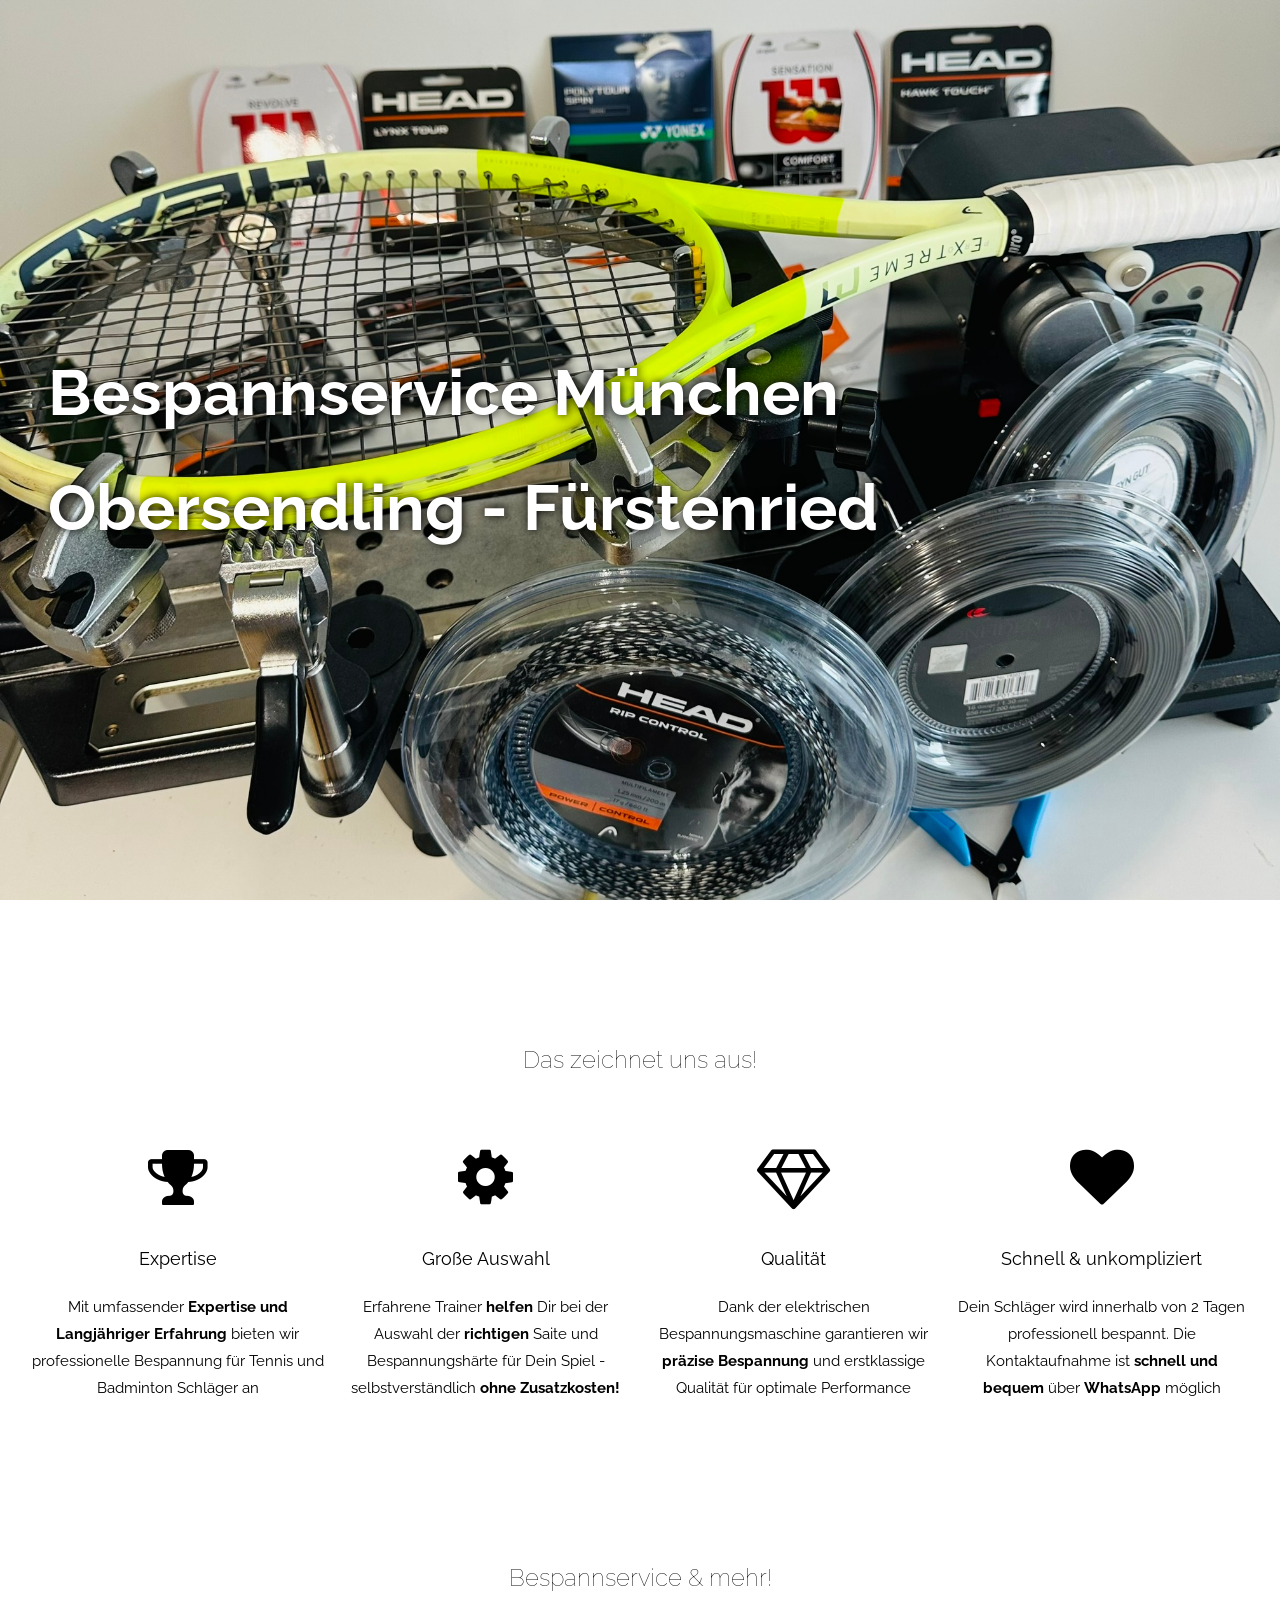
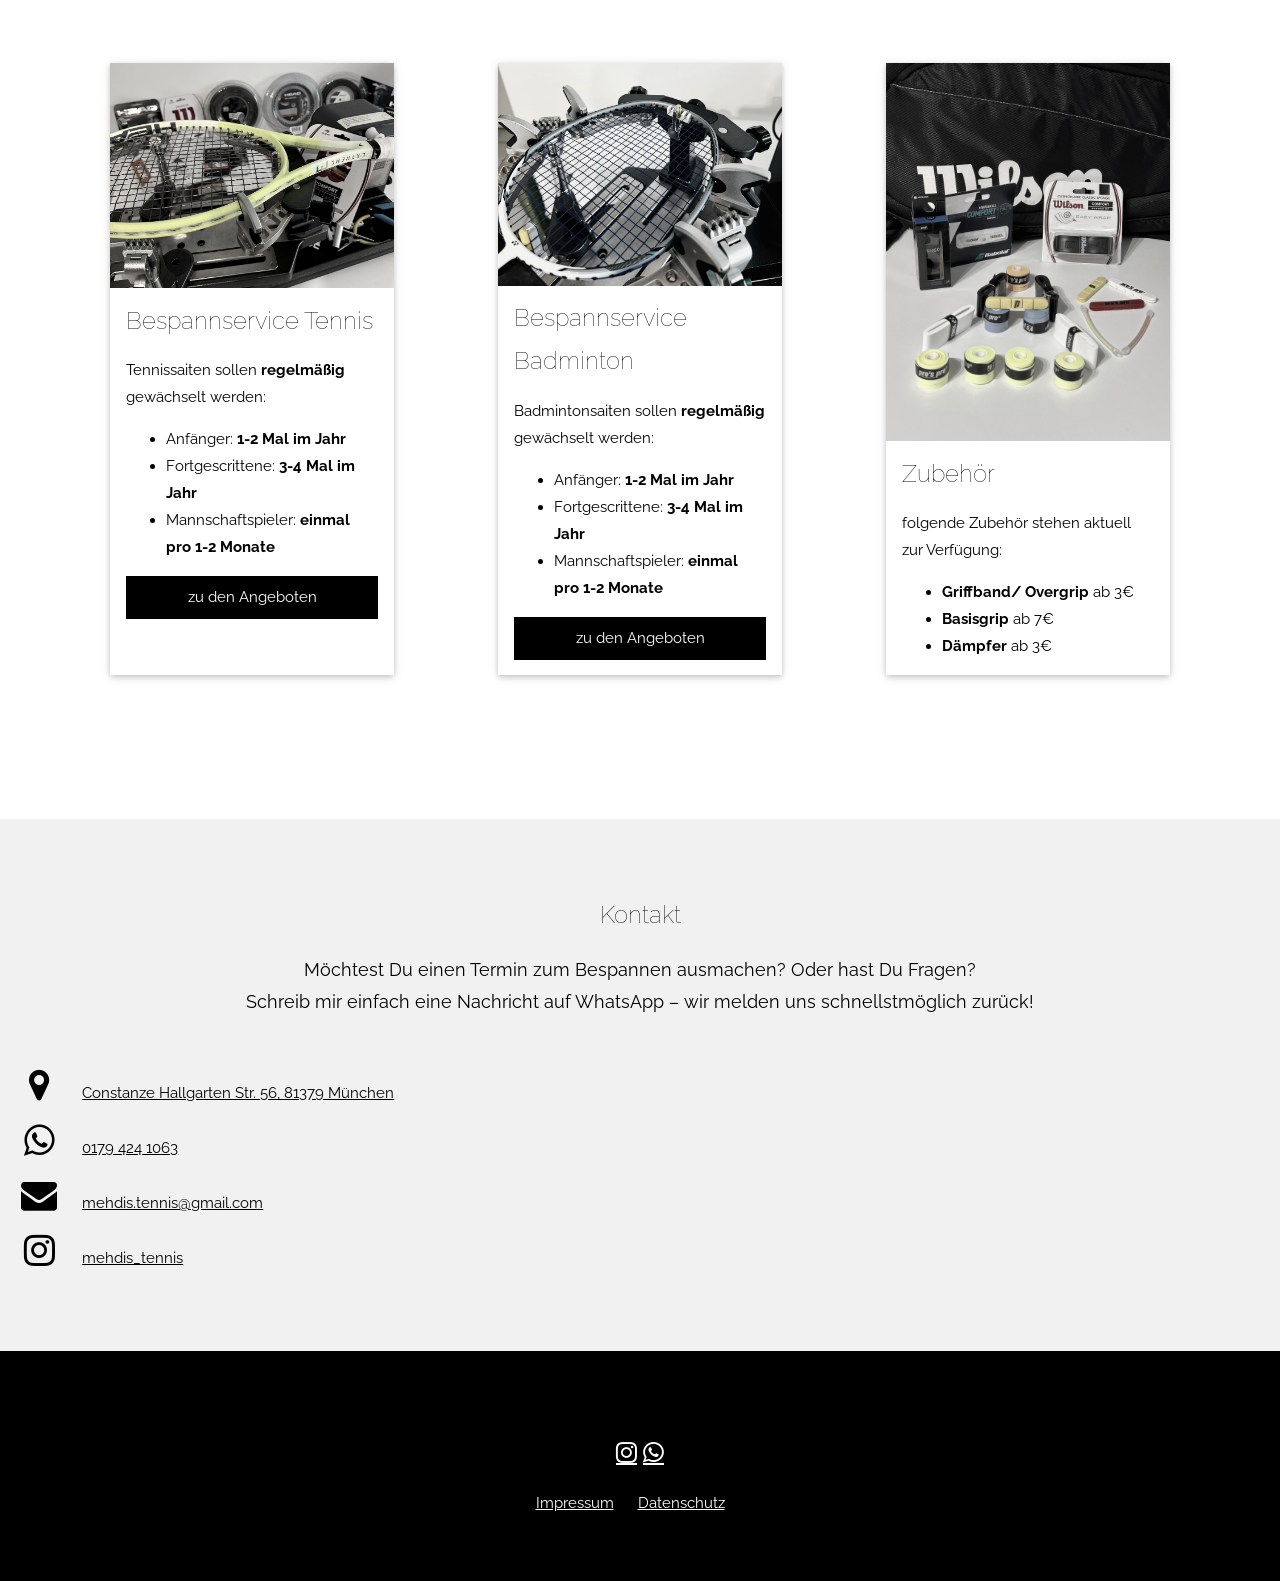
==== index.html @ 823bab55 "impressum: in tab; remove back to home page" ====
<!DOCTYPE html>
<html>
    <head>
        <title>Besaitung München</title>
        <link rel="icon" type="image/x-icon" href="/Assets/Bespannung.ico">
        <meta charset="UTF-8">
        <meta name="viewport" content="width=device-width, initial-scale=1">
        <link rel="stylesheet" href="style.css">
        <link rel="stylesheet" href="https://fonts.googleapis.com/css?family=Raleway">
        <link rel="stylesheet" href="https://cdnjs.cloudflare.com/ajax/libs/font-awesome/4.7.0/css/font-awesome.min.css">
        <style>
            body,h1,h2,h3,h4,h5,h6 {font-family: "Raleway", sans-serif}

            body, html {
            height: 100%;
            line-height: 1.8;
            }

            /* Full height image header */
            .bgimg-1 {
                background-position: center;
                background-size: cover;
                background-image: url("Assets/Tennis1.JPEG");
                min-height: 100%;
                transition: background-image 1s ease-in-out;
            }

            .w3-bar .w3-button {
            padding: 16px;
            }

            .inline-block{
                display: inline-block;
                margin-left: 50px;
            }


            .card-wrapper {
                display: flex;
                justify-content: space-between;
                align-items: stretch; /* Ensure all cards stretch to the same height */
                flex-wrap: wrap;
                margin: 0 auto;
            }

            .card-item {
                flex: 1;
                margin: 0 10px;
                max-width: 300px; /* Set max width to keep cards the same size */
                display: flex;
                flex-direction: column;
            }

            .w3-card {
                height: 100%; /* Make the card fill its container */
                display: flex;
                flex-direction: column;
            }

            .w3-container {
                flex-grow: 1; /* Ensures that the content container stretches to fill the card */
            }


            @media screen and (max-width: 768px) {
                .card-wrapper {
                    flex-direction: column; /* Stacks the cards vertically */
                    align-items: stretch; /* Ensures full-width stacking */
                }
                
                .card-item {
                    margin: 10px 0; /* Adds vertical space between the stacked cards */
                    max-width: 100%; /* Allow the cards to take up full width */
                }
            }

            .filter-me{
                filter: none;
            }
                
            @media screen and (max-width: 600px) {
                .w3-jumbo {
                    font-size: 40px !important; 
                }
                .w3-hide-small {
                    display: block;
                }
            }
                           
        </style>
    </head>

    <body>


    <!-- Header with full-height image -->
    <header class="bgimg-1 w3-display-container w3-grayscale-min filter-me" id="home">
        
        <script>
            const bgElement = document.querySelector(".bgimg-1"); // Get the div

            // Array of image URLs
            const images = ["Assets/Tennis1.JPEG", "Assets/Badminton1.JPEG"];

            let currentIndex = 0; // Start with the first image

            // Preload all images to avoid delay when changing the background
            const preloadImages = images.map(image => {
                const img = new Image();
                img.src = image;
                return img;
            }); 
                  

            function toggleBackgroundImage() {
                // Update the background image
                bgElement.style.transition = "background-image 1s ease-in-out"; // Smooth transition
                bgElement.style.backgroundImage = `url("${images[currentIndex]}")`;
        
                // Toggle the index between 0 and 1
                currentIndex = (currentIndex + 1) % images.length;
            }
        
            // Set an initial background immediately to avoid the white screen
            bgElement.style.backgroundImage = `url("${images[0]}")`;
        
            // Initialize the first image immediately
            toggleBackgroundImage();
        
            // Change the image every 4 seconds
            setInterval(toggleBackgroundImage, 4000);
        </script>
        

    <div class="w3-display-left w3-text-white" style="padding:48px; text-shadow: 1px 0 10px black;">
        <span class="w3-jumbo w3-hide-small" > <b> Bespannservice München Obersendling - Fürstenried </b></span><br>
    </div> 

    </header>

    <!-- About Section -->
    <div class="w3-container" style="padding:128px 16px" id="about">
    <h3 class="w3-center">Das zeichnet uns aus!</h3>
    <div class="w3-row-padding w3-center" style="margin-top:64px">

        <div class="w3-quarter">
            <i class="fa fa-trophy w3-margin-bottom w3-jumbo w3-center"></i>
            <p class="w3-large">Expertise</p>
            <p>Mit umfassender <b>Expertise und Langjähriger Erfahrung</b> bieten wir professionelle Bespannung für Tennis und Badminton Schläger an</p>
            </div>

        <div class="w3-quarter">
            <i class="fa fa-cog w3-margin-bottom w3-jumbo"></i>
            <p class="w3-large">Große Auswahl</p>
            <p> Erfahrene Trainer <b>helfen</b> Dir bei der Auswahl der <b>richtigen</b> Saite und Bespannungshärte für Dein Spiel -  
                selbstverständlich <b>ohne Zusatzkosten!</b> </p>
            </div>

        <div class="w3-quarter">
            <i class="fa fa-diamond w3-margin-bottom w3-jumbo"></i>
            <p class="w3-large">Qualität</p>
            <p>Dank der elektrischen Bespannungsmaschine garantieren wir <b>präzise Bespannung</b> und erstklassige Qualität für optimale Performance</p>
        </div>
        

        <div class="w3-quarter">
            <i class="fa fa-heart w3-margin-bottom w3-jumbo"></i>
            <p class="w3-large">Schnell & unkompliziert</p>
            <p>Dein Schläger wird innerhalb von 2 Tagen professionell bespannt. Die Kontaktaufnahme ist <b> schnell und bequem </b> über <b>WhatsApp</b> möglich  </p>
        </div>

    </div>
    </div>

    <!-- Products -->
    <div class="w3-container" style="padding:1px 16px; padding-bottom:128px" id="team">
        <h3 class="w3-center">Bespannservice & mehr!</h3>
        
        <div class="w3-row-padding w3-grayscale card-wrapper" style="margin-top:64px; display: flex; justify-content: space-between;">
        
            <div class="w3-col l3 m6 w3-margin-bottom card-item">  
                <div class="w3-card">
                    <img  src="Assets/Tennis2.JPEG" alt="tennisCard" style="width:100%">
                    <div class="w3-container flex-container">
                        <h3>Bespannservice Tennis</h3>
                        <p>Tennissaiten sollen <b>regelmäßig</b> gewächselt werden:
                            <ul>
                                <li> Anfänger: <b>1-2 Mal im Jahr</b></li>
                                <li> Fortgescrittene: <b>3-4 Mal im Jahr</b></li>
                                <li> Mannschaftspieler: <b>einmal pro 1-2 Monate</b></li>
                            </ul>
                        </p>
                        <p class="flex-end"><a href="Tennis.html" class="w3-button w3-black w3-block"> zu den Angeboten</a> </p>
                    </div>
                </div>
            </div>

            <div class="w3-col l3 m6 w3-margin-bottom card-item">
                <div class="w3-card">
                    <img src="Assets/Badminton2.JPEG" alt="badmintonCard" style="width:100%">
                    <div class="w3-container flex-container">
                        <h3>Bespannservice Badminton</h3>
                        <p>Badmintonsaiten sollen <b>regelmäßig</b> gewächselt werden:
                            <ul>
                                <li> Anfänger: <b>1-2 Mal im Jahr</b></li>
                                <li> Fortgescrittene: <b>3-4 Mal im Jahr</b></li>
                                <li> Mannschaftspieler: <b>einmal pro 1-2 Monate</b></li>
                            </ul>
                        </p>
                        <p class="flex-end"><a href="Badminton.html" class="w3-button w3-black w3-block"> zu den Angeboten</a> </p>
                    </div>
                </div>
            </div>

            <div class="w3-col l3 m6 w3-margin-bottom card-item">
                <div class="w3-card">
                    <img src="Assets/Zubehoer.JPEG" alt="zubehoerCard" style="width:100%">
                    <div class="w3-container">
                        <h3>Zubehör</h3>

                        <p>folgende Zubehör stehen aktuell zur Verfügung:
                            <ul>
                                <li> <b>Griffband/ Overgrip</b> ab 3€</li>
                                <li> <b> Basisgrip</b> ab 7€</li>
                                <li> <b> Dämpfer</b> ab 3€ </li>
                            </ul>
                        </p>


                    </div>
                </div>
            </div>
        </div>
    </div>
    </div>


    <!-- Modal for full size images on click-->
    <div id="modal01" class="w3-modal w3-black" onclick="this.style.display='none'">
        <span class="w3-button w3-xxlarge w3-black w3-padding-large w3-display-topright" title="Close Modal Image">&times;</span>
        <div class="w3-modal-content w3-animate-zoom w3-center w3-transparent w3-padding-64">
            <img id="img01" class="w3-image">
            <p id="caption" class="w3-opacity w3-large"></p>
        </div>
    </div>


    <!-- Contact Section -->
    <div class="w3-container w3-light-grey" style="padding:64px 16px" id="contact">
        <h3 class="w3-center">Kontakt</h3>
        <p class="w3-center w3-large">Möchtest Du einen Termin zum Bespannen ausmachen? Oder hast Du Fragen? 
            <br> Schreib mir einfach eine Nachricht auf WhatsApp – wir melden uns schnellstmöglich zurück!</p>
        <div style="margin-top:48px">
            <p>
                <i class="fa fa-map-marker fa-fw w3-xxlarge w3-margin-right"></i> 
                <a href="https://www.google.com/maps/dir//Constanze%20Hallgarten%20Stra%C3%9Fe%2056,%2081379%20M%C3%BCnchen" target="_blank">Constanze Hallgarten Str. 56, 81379 München
               </a>
              </p>
              
              
              <p>
                <i class="fa fa-whatsapp fa-fw w3-xxlarge w3-margin-right"></i> 
                <a href="https://wa.me/+491794241063?text=Hallo%2C%20ich%20m%C3%B6chte%20einen%20Termin%20f%C3%BCr%20eine%20neue%20Bespannung%20ausmachen.%20Meine%20Verf%C3%BCgbarkeit%20w%C3%A4re%20(BITTE%20TERMINE%20VORSCHLAGEN)%3A%0A-%20...%0A-%20...%0A%0ABitte%20um%20kurze%20R%C3%BCckmeldung!%20" target="_blank">0179 424 1063 </a>
                <!-- https://wa.me/+491794241063--> 
              </p>
              
              
              <p>
                <i class="fa fa-envelope fa-fw w3-xxlarge w3-margin-right"></i> 
                <a href="mailto:mehdis.tennis@gmail.com?subject=Termin%20Anfrage&body=Hallo%2C%20ich%20m%C3%B6chte%20einen%20Termin%20f%C3%BCr%20eine%20neue%20Bespannung%20ausmachen.%20Meine%20Verf%C3%BCgbarkeit%20w%C3%A4re%20(BITTE%20TERMINE%20VORSCHLAGEN)%3A%0A-%20...%0A-%20...%0A%0ABitte%20um%20kurze%20R%C3%BCckmeldung!%20" target="_blank">mehdis.tennis@gmail.com</a>
              </p>

              <p>
                <i class="fa fa-instagram fa-fw w3-xxlarge w3-margin-right"></i> 
                <a href=https://www.instagram.com/mehdis.tennis/profilecard/?igsh=MWcwcndlMDBweDc4MQ==" target="_blank">mehdis_tennis</a>
              </p>

        </div>
    </div>

    <!-- Footer -->
    <footer class="w3-center w3-black w3-padding-64">
        <div class="w3-xlarge w3-section">
            <a class="fa fa-instagram w3-hover-opacity" href="https://www.instagram.com/mehdis_tennis/profilecard/?igsh=MWcwcndlMDBweDc4MQ=="></a>
            <a class="fa fa-whatsapp w3-hover-opacity" href="https://wa.me/+491794241063"></a>
        </div>
        <a href="Impressum.html" target="_blank"> Impressum</a>
        <a href="datenschutz.html" style="margin: 0 20px" target="_blank"> Datenschutz</a>
    </footer>
    
    </body>
</html>
---- style.css ----
/* W3.CSS 4.15 December 2020 by Jan Egil and Borge Refsnes */
html{box-sizing:border-box}*,*:before,*:after{box-sizing:inherit}
/* Extract from normalize.css by Nicolas Gallagher and Jonathan Neal git.io/normalize */
html{-ms-text-size-adjust:100%;-webkit-text-size-adjust:100%}body{margin:0}
article,aside,details,figcaption,figure,footer,header,main,menu,nav,section{display:block}summary{display:list-item}
audio,canvas,progress,video{display:inline-block}progress{vertical-align:baseline}
audio:not([controls]){display:none;height:0}[hidden],template{display:none}
a{background-color:transparent}a:active,a:hover{outline-width:0}
abbr[title]{border-bottom:none;text-decoration:underline;text-decoration:underline dotted}
b,strong{font-weight:bolder}dfn{font-style:italic}mark{background:#ff0;color:#000}
small{font-size:80%}sub,sup{font-size:75%;line-height:0;position:relative;vertical-align:baseline}
sub{bottom:-0.25em}sup{top:-0.5em}figure{margin:1em 40px}img{border-style:none}
code,kbd,pre,samp{font-family:monospace,monospace;font-size:1em}hr{box-sizing:content-box;height:0;overflow:visible}
button,input,select,textarea,optgroup{font:inherit;margin:0}optgroup{font-weight:bold}
button,input{overflow:visible}button,select{text-transform:none}
button,[type=button],[type=reset],[type=submit]{-webkit-appearance:button}
button::-moz-focus-inner,[type=button]::-moz-focus-inner,[type=reset]::-moz-focus-inner,[type=submit]::-moz-focus-inner{border-style:none;padding:0}
button:-moz-focusring,[type=button]:-moz-focusring,[type=reset]:-moz-focusring,[type=submit]:-moz-focusring{outline:1px dotted ButtonText}
fieldset{border:1px solid #c0c0c0;margin:0 2px;padding:.35em .625em .75em}
legend{color:inherit;display:table;max-width:100%;padding:0;white-space:normal}textarea{overflow:auto}
[type=checkbox],[type=radio]{padding:0}
[type=number]::-webkit-inner-spin-button,[type=number]::-webkit-outer-spin-button{height:auto}
[type=search]{-webkit-appearance:textfield;outline-offset:-2px}
[type=search]::-webkit-search-decoration{-webkit-appearance:none}
::-webkit-file-upload-button{-webkit-appearance:button;font:inherit}
/* End extract */
html,body{font-family:Verdana,sans-serif;font-size:15px;line-height:1.5}html{overflow-x:hidden}
h1{font-size:36px}h2{font-size:30px}h3{font-size:24px}h4{font-size:20px}h5{font-size:18px}h6{font-size:16px}
.w3-serif{font-family:serif}.w3-sans-serif{font-family:sans-serif}.w3-cursive{font-family:cursive}.w3-monospace{font-family:monospace}
h1,h2,h3,h4,h5,h6{font-family:"Segoe UI",Arial,sans-serif;font-weight:400;margin:10px 0}.w3-wide{letter-spacing:4px}
h1,h2,h3,h4,h5,h6{font-family:"Segoe UI",Arial,sans-serif;font-weight:50;margin:10px 0}.w2-wide{letter-spacing:4px}
hr{border:0;border-top:1px solid #eee;margin:20px 0}
.w3-image{max-width:100%;height:auto}img{vertical-align:middle}a{color:inherit}
.w3-table,.w3-table-all{border-collapse:collapse;border-spacing:0;width:100%;display:table}.w3-table-all{border:1px solid #ccc}
.w3-bordered tr,.w3-table-all tr{border-bottom:1px solid #ddd}.w3-striped tbody tr:nth-child(even){background-color:#f1f1f1}
.w3-table-all tr:nth-child(odd){background-color:#fff}.w3-table-all tr:nth-child(even){background-color:#f1f1f1}
.w3-hoverable tbody tr:hover,.w3-ul.w3-hoverable li:hover{background-color:#ccc}.w3-centered tr th,.w3-centered tr td{text-align:center}
.w3-table td,.w3-table th,.w3-table-all td,.w3-table-all th{padding:8px 8px;display:table-cell;text-align:left;vertical-align:top}
.w3-table th:first-child,.w3-table td:first-child,.w3-table-all th:first-child,.w3-table-all td:first-child{padding-left:16px}
.w3-btn,.w3-button{border:none;display:inline-block;padding:8px 16px;vertical-align:middle;overflow:hidden;text-decoration:none;color:inherit;background-color:inherit;text-align:center;cursor:pointer;white-space:nowrap}
.w3-btn:hover{box-shadow:0 8px 16px 0 rgba(0,0,0,0.2),0 6px 20px 0 rgba(0,0,0,0.19)}
.w3-btn,.w3-button{-webkit-touch-callout:none;-webkit-user-select:none;-khtml-user-select:none;-moz-user-select:none;-ms-user-select:none;user-select:none}   
.w3-disabled,.w3-btn:disabled,.w3-button:disabled{cursor:not-allowed;opacity:0.3}.w3-disabled *,:disabled *{pointer-events:none}
.w3-btn.w3-disabled:hover,.w3-btn:disabled:hover{box-shadow:none}
.w3-badge,.w3-tag{background-color:#000;color:#fff;display:inline-block;padding-left:8px;padding-right:8px;text-align:center}.w3-badge{border-radius:50%}
.w3-ul{list-style-type:none;padding:0;margin:0}.w3-ul li{padding:8px 16px;border-bottom:1px solid #ddd}.w3-ul li:last-child{border-bottom:none}
.w3-tooltip,.w3-display-container{position:relative}.w3-tooltip .w3-text{display:none}.w3-tooltip:hover .w3-text{display:inline-block}
.w3-ripple:active{opacity:0.5}.w3-ripple{transition:opacity 0s}
.w3-input{padding:8px;display:block;border:none;border-bottom:1px solid #ccc;width:100%}
.w3-select{padding:9px 0;width:100%;border:none;border-bottom:1px solid #ccc}
.w3-dropdown-click,.w3-dropdown-hover{position:relative;display:inline-block;cursor:pointer}
.w3-dropdown-hover:hover .w3-dropdown-content{display:block}
.w3-dropdown-hover:first-child,.w3-dropdown-click:hover{background-color:#ccc;color:#000}
.w3-dropdown-hover:hover > .w3-button:first-child,.w3-dropdown-click:hover > .w3-button:first-child{background-color:#ccc;color:#000}
.w3-dropdown-content{cursor:auto;color:#000;background-color:#fff;display:none;position:absolute;min-width:160px;margin:0;padding:0;z-index:1}
.w3-check,.w3-radio{width:24px;height:24px;position:relative;top:6px}
.w3-sidebar{height:100%;width:200px;background-color:#fff;position:fixed!important;z-index:1;overflow:auto}
.w3-bar-block .w3-dropdown-hover,.w3-bar-block .w3-dropdown-click{width:100%}
.w3-bar-block .w3-dropdown-hover .w3-dropdown-content,.w3-bar-block .w3-dropdown-click .w3-dropdown-content{min-width:100%}
.w3-bar-block .w3-dropdown-hover .w3-button,.w3-bar-block .w3-dropdown-click .w3-button{width:100%;text-align:left;padding:8px 16px}
.w3-main,#main{transition:margin-left .4s}
.w3-modal{z-index:3;display:none;padding-top:100px;position:fixed;left:0;top:0;width:100%;height:100%;overflow:auto;background-color:rgb(0,0,0);background-color:rgba(0,0,0,0.4)}
.w3-modal-content{margin:auto;background-color:#fff;position:relative;padding:0;outline:0;width:600px}
.w3-bar{width:100%;overflow:hidden}.w3-center .w3-bar{display:inline-block;width:auto}
.w3-bar .w3-bar-item{padding:8px 16px;float:left;width:auto;border:none;display:block;outline:0}
.w3-bar .w3-dropdown-hover,.w3-bar .w3-dropdown-click{position:static;float:left}
.w3-bar .w3-button{white-space:normal}
.w3-bar-block .w3-bar-item{width:100%;display:block;padding:8px 16px;text-align:left;border:none;white-space:normal;float:none;outline:0}
.w3-bar-block.w3-center .w3-bar-item{text-align:center}.w3-block{display:block;width:100%}
.w3-responsive{display:block;overflow-x:auto}
.w3-container:after,.w3-container:before,.w3-panel:after,.w3-panel:before,.w3-row:after,.w3-row:before,.w3-row-padding:after,.w3-row-padding:before,
.w3-cell-row:before,.w3-cell-row:after,.w3-clear:after,.w3-clear:before,.w3-bar:before,.w3-bar:after{content:"";display:table;clear:both}
.w3-col,.w3-half,.w3-third,.w3-twothird,.w3-threequarter,.w3-quarter{float:left;width:100%}
.w3-col.s1{width:8.33333%}.w3-col.s2{width:16.66666%}.w3-col.s3{width:24.99999%}.w3-col.s4{width:33.33333%}
.w3-col.s5{width:41.66666%}.w3-col.s6{width:49.99999%}.w3-col.s7{width:58.33333%}.w3-col.s8{width:66.66666%}
.w3-col.s9{width:74.99999%}.w3-col.s10{width:83.33333%}.w3-col.s11{width:91.66666%}.w3-col.s12{width:99.99999%}
@media (min-width:601px){.w3-col.m1{width:8.33333%}.w3-col.m2{width:16.66666%}.w3-col.m3,.w3-quarter{width:24.99999%}.w3-col.m4,.w3-third{width:33.33333%}
.w3-col.m5{width:41.66666%}.w3-col.m6,.w3-half{width:49.99999%}.w3-col.m7{width:58.33333%}.w3-col.m8,.w3-twothird{width:66.66666%}
.w3-col.m9,.w3-threequarter{width:74.99999%}.w3-col.m10{width:83.33333%}.w3-col.m11{width:91.66666%}.w3-col.m12{width:99.99999%}}
@media (min-width:993px){.w3-col.l1{width:8.33333%}.w3-col.l2{width:16.66666%}.w3-col.l3{width:24.99999%}.w3-col.l4{width:33.33333%}
.w3-col.l5{width:41.66666%}.w3-col.l6{width:49.99999%}.w3-col.l7{width:58.33333%}.w3-col.l8{width:66.66666%}
.w3-col.l9{width:74.99999%}.w3-col.l10{width:83.33333%}.w3-col.l11{width:91.66666%}.w3-col.l12{width:99.99999%}}
.w3-rest{overflow:hidden}.w3-stretch{margin-left:-16px;margin-right:-16px}
.w3-content,.w3-auto{margin-left:auto;margin-right:auto}.w3-content{max-width:980px}.w3-auto{max-width:1140px}
.w3-cell-row{display:table;width:100%}.w3-cell{display:table-cell}
.w3-cell-top{vertical-align:top}.w3-cell-middle{vertical-align:middle}.w3-cell-bottom{vertical-align:bottom}
.w3-hide{display:none!important}.w3-show-block,.w3-show{display:block!important}.w3-show-inline-block{display:inline-block!important}
@media (max-width:1205px){.w3-auto{max-width:95%}}
@media (max-width:600px){.w3-modal-content{margin:0 10px;width:auto!important}.w3-modal{padding-top:30px}
.w3-dropdown-hover.w3-mobile .w3-dropdown-content,.w3-dropdown-click.w3-mobile .w3-dropdown-content{position:relative}	
.w3-hide-small{display:none }.w3-mobile{display:block;width:100%!important}.w3-bar-item.w3-mobile,.w3-dropdown-hover.w3-mobile,.w3-dropdown-click.w3-mobile{text-align:center}
.w3-dropdown-hover.w3-mobile,.w3-dropdown-hover.w3-mobile .w3-btn,.w3-dropdown-hover.w3-mobile .w3-button,.w3-dropdown-click.w3-mobile,.w3-dropdown-click.w3-mobile .w3-btn,.w3-dropdown-click.w3-mobile .w3-button{width:100%}}
@media (max-width:768px){.w3-modal-content{width:500px}.w3-modal{padding-top:50px}}
@media (min-width:993px){.w3-modal-content{width:900px}.w3-hide-large{display:none!important}.w3-sidebar.w3-collapse{display:block!important}}
@media (max-width:992px) and (min-width:601px){.w3-hide-medium{display:none!important}}
@media (max-width:992px){.w3-sidebar.w3-collapse{display:none}.w3-main{margin-left:0!important;margin-right:0!important}.w3-auto{max-width:100%}}
.w3-top,.w3-bottom{position:fixed;width:100%;z-index:1}.w3-top{top:0}.w3-bottom{bottom:0}
.w3-overlay{position:fixed;display:none;width:100%;height:100%;top:0;left:0;right:0;bottom:0;background-color:rgba(0,0,0,0.5);z-index:2}
.w3-display-topleft{position:absolute;left:0;top:0}.w3-display-topright{position:absolute;right:0;top:0}
.w3-display-bottomleft{position:absolute;left:0;bottom:0}.w3-display-bottomright{position:absolute;right:0;bottom:0}
.w3-display-middle{position:absolute;top:50%;left:50%;transform:translate(-50%,-50%);-ms-transform:translate(-50%,-50%)}
.w3-display-left{position:absolute;top:50%;left:0%;transform:translate(0%,-50%);-ms-transform:translate(-0%,-50%)}
.w3-display-right{position:absolute;top:50%;right:0%;transform:translate(0%,-50%);-ms-transform:translate(0%,-50%)}
.w3-display-topmiddle{position:absolute;left:50%;top:0;transform:translate(-50%,0%);-ms-transform:translate(-50%,0%)}
.w3-display-bottommiddle{position:absolute;left:50%;bottom:0;transform:translate(-50%,0%);-ms-transform:translate(-50%,0%)}
.w3-display-container:hover .w3-display-hover{display:block}.w3-display-container:hover span.w3-display-hover{display:inline-block}.w3-display-hover{display:none}
.w3-display-position{position:absolute}
.w3-circle{border-radius:50%}
.w3-round-small{border-radius:2px}.w3-round,.w3-round-medium{border-radius:4px}.w3-round-large{border-radius:8px}.w3-round-xlarge{border-radius:16px}.w3-round-xxlarge{border-radius:32px}
.w3-row-padding,.w3-row-padding>.w3-half,.w3-row-padding>.w3-third,.w3-row-padding>.w3-twothird,.w3-row-padding>.w3-threequarter,.w3-row-padding>.w3-quarter,.w3-row-padding>.w3-col{padding:0 8px}
.w3-container,.w3-panel{padding:0.01em 16px}.w3-panel{margin-top:16px;margin-bottom:16px}
.w3-code,.w3-codespan{font-family:Consolas,"courier new";font-size:16px}
.w3-code{width:auto;background-color:#fff;padding:8px 12px;border-left:4px solid #4CAF50;word-wrap:break-word}
.w3-codespan{color:crimson;background-color:#f1f1f1;padding-left:4px;padding-right:4px;font-size:110%}
.w3-card,.w3-card-2{box-shadow:0 2px 5px 0 rgba(0,0,0,0.16),0 2px 10px 0 rgba(0,0,0,0.12)}
.w3-card-4,.w3-hover-shadow:hover{box-shadow:0 4px 10px 0 rgba(0,0,0,0.2),0 4px 20px 0 rgba(0,0,0,0.19)}
.w3-spin{animation:w3-spin 2s infinite linear}@keyframes w3-spin{0%{transform:rotate(0deg)}100%{transform:rotate(359deg)}}
.w3-animate-fading{animation:fading 10s infinite}@keyframes fading{0%{opacity:0}50%{opacity:1}100%{opacity:0}}
.w3-animate-opacity{animation:opac 0.8s}@keyframes opac{from{opacity:0} to{opacity:1}}
.w3-animate-top{position:relative;animation:animatetop 0.4s}@keyframes animatetop{from{top:-300px;opacity:0} to{top:0;opacity:1}}
.w3-animate-left{position:relative;animation:animateleft 0.4s}@keyframes animateleft{from{left:-300px;opacity:0} to{left:0;opacity:1}}
.w3-animate-right{position:relative;animation:animateright 0.4s}@keyframes animateright{from{right:-300px;opacity:0} to{right:0;opacity:1}}
.w3-animate-bottom{position:relative;animation:animatebottom 0.4s}@keyframes animatebottom{from{bottom:-300px;opacity:0} to{bottom:0;opacity:1}}
.w3-animate-zoom {animation:animatezoom 0.6s}@keyframes animatezoom{from{transform:scale(0)} to{transform:scale(1)}}
.w3-animate-input{transition:width 0.4s ease-in-out}.w3-animate-input:focus{width:100%!important}
.w3-opacity,.w3-hover-opacity:hover{opacity:0.60}.w3-opacity-off,.w3-hover-opacity-off:hover{opacity:1}
.w3-opacity-max{opacity:0.25}.w3-opacity-min{opacity:0.75}
.w3-greyscale-max,.w3-grayscale-max,.w3-hover-greyscale:hover,.w3-hover-grayscale:hover{filter:grayscale(100%)}
.w3-greyscale,.w3-grayscale{filter:grayscale(75%)}.w3-greyscale-min,.w3-grayscale-min{filter:grayscale(50%)}
.w3-sepia{filter:sepia(75%)}.w3-sepia-max,.w3-hover-sepia:hover{filter:sepia(100%)}.w3-sepia-min{filter:sepia(50%)}
.w3-tiny{font-size:10px!important}.w3-small{font-size:12px!important}.w3-medium{font-size:15px!important}.w3-large{font-size:18px!important}
.w3-xlarge{font-size:24px!important}.w3-xxlarge{font-size:36px!important}.w3-xxxlarge{font-size:48px!important}.w3-jumbo{font-size:64px!important}
.w3-left-align{text-align:left!important}.w3-right-align{text-align:right!important}.w3-justify{text-align:justify!important}.w3-center{text-align:center!important}
.w3-border-0{border:0!important}.w3-border{border:1px solid #ccc!important}
.w3-border-top{border-top:1px solid #ccc!important}.w3-border-bottom{border-bottom:1px solid #ccc!important}
.w3-border-left{border-left:1px solid #ccc!important}.w3-border-right{border-right:1px solid #ccc!important}
.w3-topbar{border-top:6px solid #ccc!important}.w3-bottombar{border-bottom:6px solid #ccc!important}
.w3-leftbar{border-left:6px solid #ccc!important}.w3-rightbar{border-right:6px solid #ccc!important}
.w3-section,.w3-code{margin-top:16px!important;margin-bottom:16px!important}
.w3-margin{margin:16px!important}.w3-margin-top{margin-top:16px!important}.w3-margin-bottom{margin-bottom:16px!important}
.w3-margin-left{margin-left:16px!important}.w3-margin-right{margin-right:16px!important}
.w3-padding-small{padding:4px 8px!important}.w3-padding{padding:8px 16px!important}.w3-padding-large{padding:12px 24px!important}
.w3-padding-16{padding-top:16px!important;padding-bottom:16px!important}.w3-padding-24{padding-top:24px!important;padding-bottom:24px!important}
.w3-padding-32{padding-top:32px!important;padding-bottom:32px!important}.w3-padding-48{padding-top:48px!important;padding-bottom:48px!important}
.w3-padding-64{padding-top:64px!important;padding-bottom:64px!important}
.w3-padding-top-64{padding-top:64px!important}.w3-padding-top-48{padding-top:48px!important}
.w3-padding-top-32{padding-top:32px!important}.w3-padding-top-24{padding-top:24px!important}
.w3-left{float:left!important}.w3-right{float:right!important}
.w3-button:hover{color:#000!important;background-color:#ccc!important}
.w3-transparent,.w3-hover-none:hover{background-color:transparent!important}
.w3-hover-none:hover{box-shadow:none!important}
/* Colors */
.w3-amber,.w3-hover-amber:hover{color:#000!important;background-color:#ffc107!important}
.w3-aqua,.w3-hover-aqua:hover{color:#000!important;background-color:#00ffff!important}
.w3-blue,.w3-hover-blue:hover{color:#fff!important;background-color:#2196F3!important}
.w3-light-blue,.w3-hover-light-blue:hover{color:#000!important;background-color:#87CEEB!important}
.w3-brown,.w3-hover-brown:hover{color:#fff!important;background-color:#795548!important}
.w3-cyan,.w3-hover-cyan:hover{color:#000!important;background-color:#00bcd4!important}
.w3-blue-grey,.w3-hover-blue-grey:hover,.w3-blue-gray,.w3-hover-blue-gray:hover{color:#fff!important;background-color:#607d8b!important}
.w3-green,.w3-hover-green:hover{color:#fff!important;background-color:#4CAF50!important}
.w3-light-green,.w3-hover-light-green:hover{color:#000!important;background-color:#8bc34a!important}
.w3-indigo,.w3-hover-indigo:hover{color:#fff!important;background-color:#3f51b5!important}
.w3-khaki,.w3-hover-khaki:hover{color:#000!important;background-color:#f0e68c!important}
.w3-lime,.w3-hover-lime:hover{color:#000!important;background-color:#cddc39!important}
.w3-orange,.w3-hover-orange:hover{color:#000!important;background-color:#ff9800!important}
.w3-deep-orange,.w3-hover-deep-orange:hover{color:#fff!important;background-color:#ff5722!important}
.w3-pink,.w3-hover-pink:hover{color:#fff!important;background-color:#e91e63!important}
.w3-purple,.w3-hover-purple:hover{color:#fff!important;background-color:#9c27b0!important}
.w3-deep-purple,.w3-hover-deep-purple:hover{color:#fff!important;background-color:#673ab7!important}
.w3-red,.w3-hover-red:hover{color:#fff!important;background-color:#f44336!important}
.w3-sand,.w3-hover-sand:hover{color:#000!important;background-color:#fdf5e6!important}
.w3-teal,.w3-hover-teal:hover{color:#fff!important;background-color:#009688!important}
.w3-yellow,.w3-hover-yellow:hover{color:#000!important;background-color:#ffeb3b!important}
.w3-white,.w3-hover-white:hover{color:#000!important;background-color:#fff!important}
.w3-black,.w3-hover-black:hover{color:#fff!important;background-color:#000!important}
.w3-grey,.w3-hover-grey:hover,.w3-gray,.w3-hover-gray:hover{color:#000!important;background-color:#9e9e9e!important}
.w3-light-grey,.w3-hover-light-grey:hover,.w3-light-gray,.w3-hover-light-gray:hover{color:#000!important;background-color:#f1f1f1!important}
.w3-dark-grey,.w3-hover-dark-grey:hover,.w3-dark-gray,.w3-hover-dark-gray:hover{color:#fff!important;background-color:#616161!important}
.w3-pale-red,.w3-hover-pale-red:hover{color:#000!important;background-color:#ffdddd!important}
.w3-pale-green,.w3-hover-pale-green:hover{color:#000!important;background-color:#ddffdd!important}
.w3-pale-yellow,.w3-hover-pale-yellow:hover{color:#000!important;background-color:#ffffcc!important}
.w3-pale-blue,.w3-hover-pale-blue:hover{color:#000!important;background-color:#ddffff!important}
.w3-text-amber,.w3-hover-text-amber:hover{color:#ffc107!important}
.w3-text-aqua,.w3-hover-text-aqua:hover{color:#00ffff!important}
.w3-text-blue,.w3-hover-text-blue:hover{color:#2196F3!important}
.w3-text-light-blue,.w3-hover-text-light-blue:hover{color:#87CEEB!important}
.w3-text-brown,.w3-hover-text-brown:hover{color:#795548!important}
.w3-text-cyan,.w3-hover-text-cyan:hover{color:#00bcd4!important}
.w3-text-blue-grey,.w3-hover-text-blue-grey:hover,.w3-text-blue-gray,.w3-hover-text-blue-gray:hover{color:#607d8b!important}
.w3-text-green,.w3-hover-text-green:hover{color:#4CAF50!important}
.w3-text-light-green,.w3-hover-text-light-green:hover{color:#8bc34a!important}
.w3-text-indigo,.w3-hover-text-indigo:hover{color:#3f51b5!important}
.w3-text-khaki,.w3-hover-text-khaki:hover{color:#b4aa50!important}
.w3-text-lime,.w3-hover-text-lime:hover{color:#cddc39!important}
.w3-text-orange,.w3-hover-text-orange:hover{color:#ff9800!important}
.w3-text-deep-orange,.w3-hover-text-deep-orange:hover{color:#ff5722!important}
.w3-text-pink,.w3-hover-text-pink:hover{color:#e91e63!important}
.w3-text-purple,.w3-hover-text-purple:hover{color:#9c27b0!important}
.w3-text-deep-purple,.w3-hover-text-deep-purple:hover{color:#673ab7!important}
.w3-text-red,.w3-hover-text-red:hover{color:#f44336!important}
.w3-text-sand,.w3-hover-text-sand:hover{color:#fdf5e6!important}
.w3-text-teal,.w3-hover-text-teal:hover{color:#009688!important}
.w3-text-yellow,.w3-hover-text-yellow:hover{color:#d2be0e!important}
.w3-text-white,.w3-hover-text-white:hover{color:#fff!important}
.w3-text-black,.w3-hover-text-black:hover{color:#000!important}
.w3-text-grey,.w3-hover-text-grey:hover,.w3-text-gray,.w3-hover-text-gray:hover{color:#757575!important}
.w3-text-light-grey,.w3-hover-text-light-grey:hover,.w3-text-light-gray,.w3-hover-text-light-gray:hover{color:#f1f1f1!important}
.w3-text-dark-grey,.w3-hover-text-dark-grey:hover,.w3-text-dark-gray,.w3-hover-text-dark-gray:hover{color:#3a3a3a!important}
.w3-border-amber,.w3-hover-border-amber:hover{border-color:#ffc107!important}
.w3-border-aqua,.w3-hover-border-aqua:hover{border-color:#00ffff!important}
.w3-border-blue,.w3-hover-border-blue:hover{border-color:#2196F3!important}
.w3-border-light-blue,.w3-hover-border-light-blue:hover{border-color:#87CEEB!important}
.w3-border-brown,.w3-hover-border-brown:hover{border-color:#795548!important}
.w3-border-cyan,.w3-hover-border-cyan:hover{border-color:#00bcd4!important}
.w3-border-blue-grey,.w3-hover-border-blue-grey:hover,.w3-border-blue-gray,.w3-hover-border-blue-gray:hover{border-color:#607d8b!important}
.w3-border-green,.w3-hover-border-green:hover{border-color:#4CAF50!important}
.w3-border-light-green,.w3-hover-border-light-green:hover{border-color:#8bc34a!important}
.w3-border-indigo,.w3-hover-border-indigo:hover{border-color:#3f51b5!important}
.w3-border-khaki,.w3-hover-border-khaki:hover{border-color:#f0e68c!important}
.w3-border-lime,.w3-hover-border-lime:hover{border-color:#cddc39!important}
.w3-border-orange,.w3-hover-border-orange:hover{border-color:#ff9800!important}
.w3-border-deep-orange,.w3-hover-border-deep-orange:hover{border-color:#ff5722!important}
.w3-border-pink,.w3-hover-border-pink:hover{border-color:#e91e63!important}
.w3-border-purple,.w3-hover-border-purple:hover{border-color:#9c27b0!important}
.w3-border-deep-purple,.w3-hover-border-deep-purple:hover{border-color:#673ab7!important}
.w3-border-red,.w3-hover-border-red:hover{border-color:#f44336!important}
.w3-border-sand,.w3-hover-border-sand:hover{border-color:#fdf5e6!important}
.w3-border-teal,.w3-hover-border-teal:hover{border-color:#009688!important}
.w3-border-yellow,.w3-hover-border-yellow:hover{border-color:#ffeb3b!important}
.w3-border-white,.w3-hover-border-white:hover{border-color:#fff!important}
.w3-border-black,.w3-hover-border-black:hover{border-color:#000!important}
.w3-border-grey,.w3-hover-border-grey:hover,.w3-border-gray,.w3-hover-border-gray:hover{border-color:#9e9e9e!important}
.w3-border-light-grey,.w3-hover-border-light-grey:hover,.w3-border-light-gray,.w3-hover-border-light-gray:hover{border-color:#f1f1f1!important}
.w3-border-dark-grey,.w3-hover-border-dark-grey:hover,.w3-border-dark-gray,.w3-hover-border-dark-gray:hover{border-color:#616161!important}
.w3-border-pale-red,.w3-hover-border-pale-red:hover{border-color:#ffe7e7!important}.w3-border-pale-green,.w3-hover-border-pale-green:hover{border-color:#e7ffe7!important}
.w3-border-pale-yellow,.w3-hover-border-pale-yellow:hover{border-color:#ffffcc!important}.w3-border-pale-blue,.w3-hover-border-pale-blue:hover{border-color:#e7ffff!important}
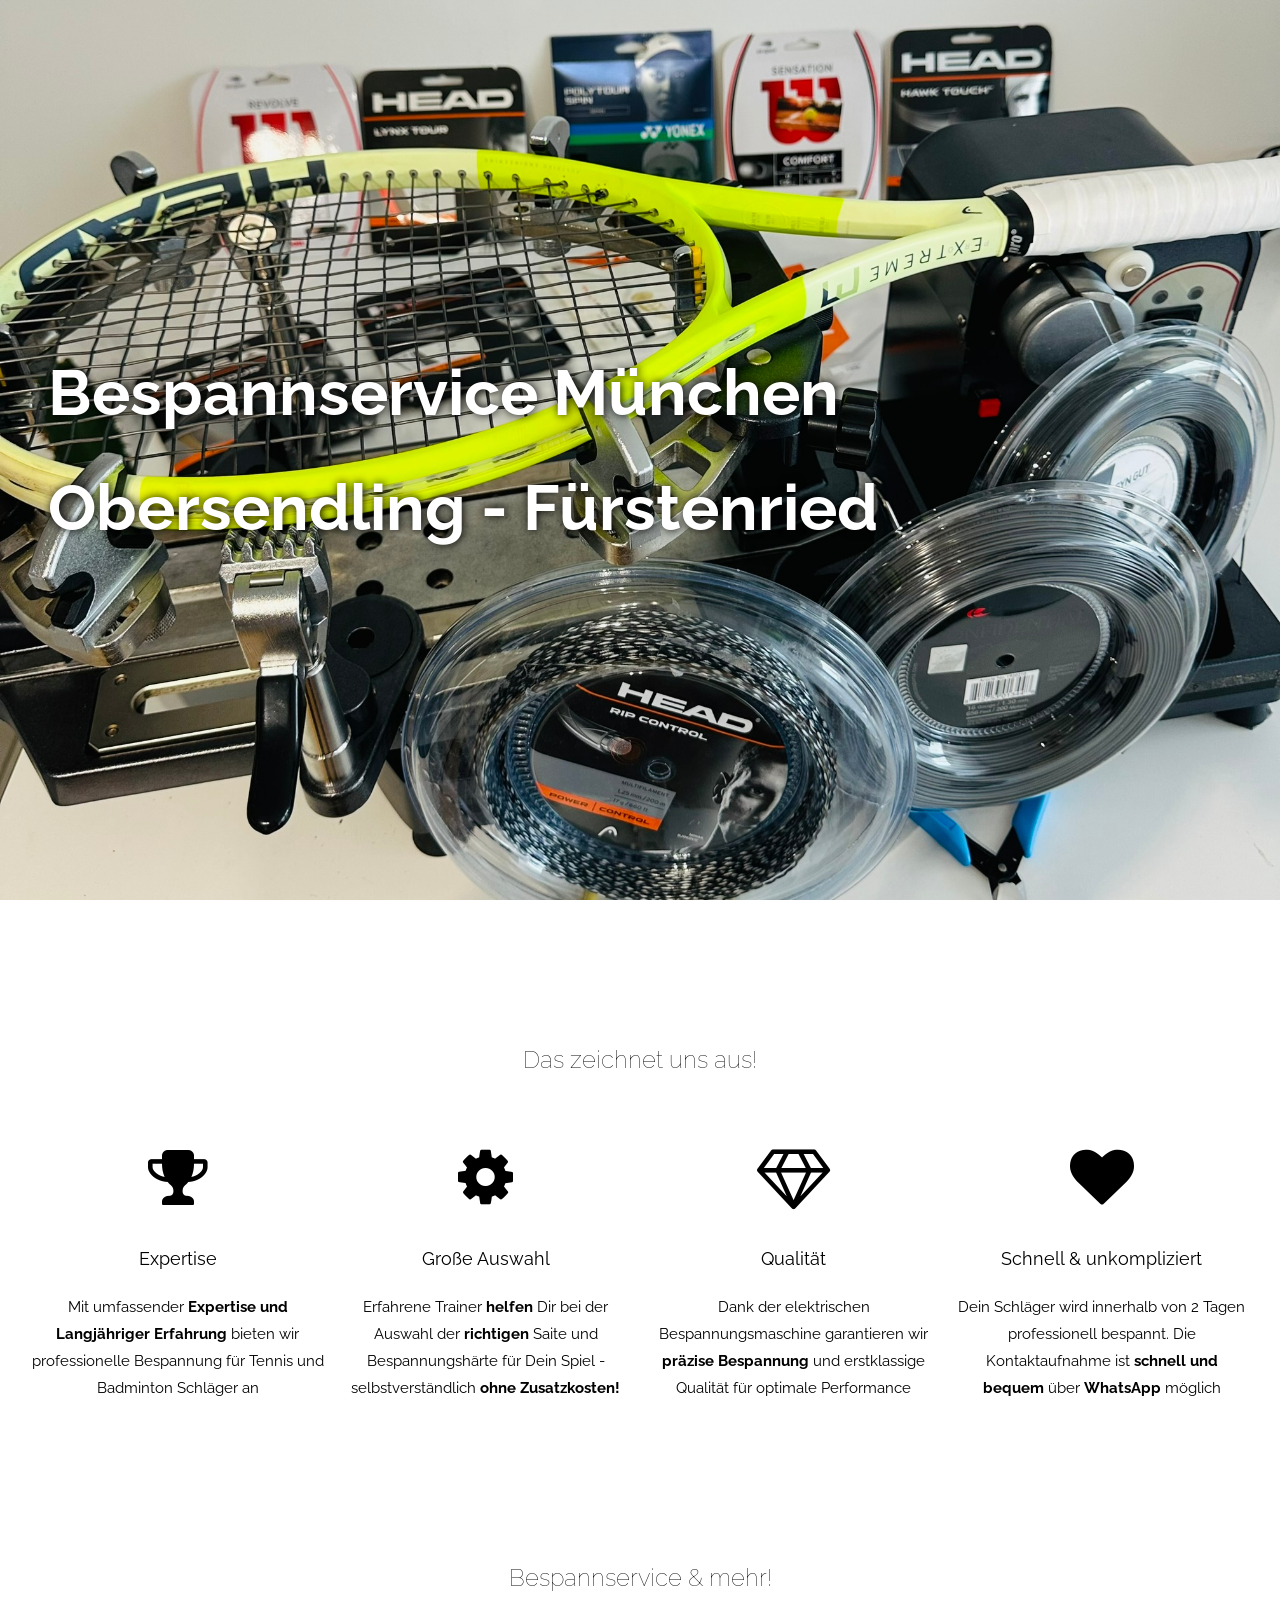
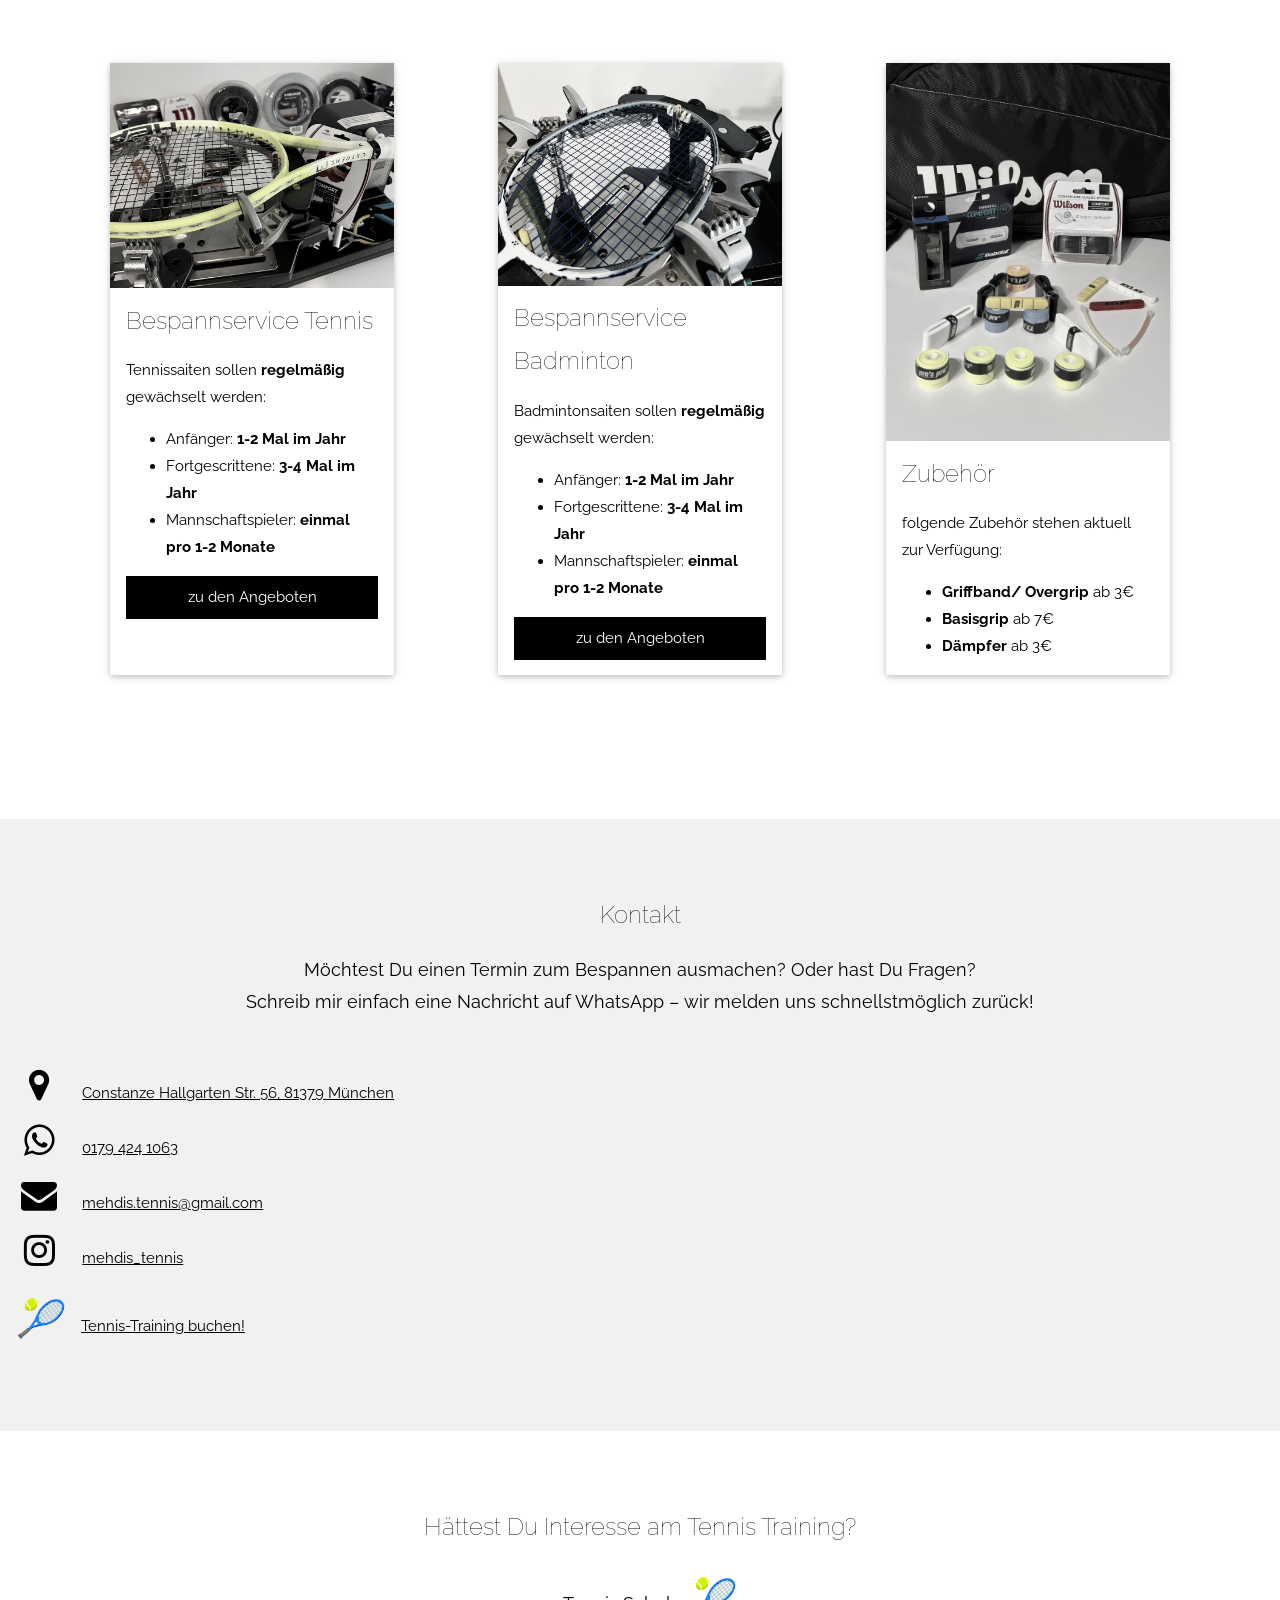
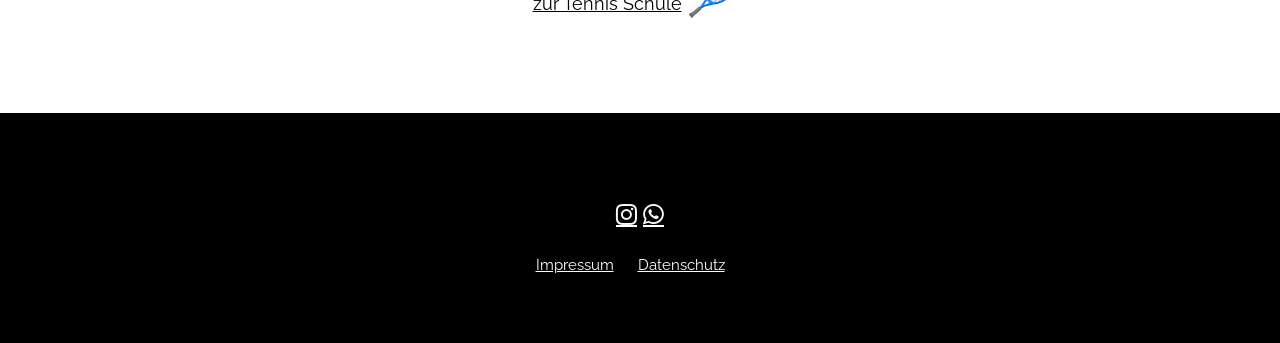
==== commit df0c27df: "link tennis schule" ====
--- a/index.html
+++ b/index.html
@@ -275,8 +275,31 @@
                 <a href=https://www.instagram.com/mehdis.tennis/profilecard/?igsh=MWcwcndlMDBweDc4MQ==" target="_blank">mehdis_tennis</a>
               </p>
 
-        </div>
-    </div>
+              <p>
+                <i style='font-size:24px' class='fa-fw w3-xxlarge w3-margin-right'>&#x1F3BE;</i>
+                <a href=https://mehdis-tennis.webflow.io/" target="_blank">Tennis-Training buchen!</a>
+              </p>
+           
+        </div>
+    </div>
+
+
+
+   <!-- About Section -->
+   <div class="w3-container w3-center w3-large" style="padding:64px 16px" id="about">
+    <h3 class="w3-center">Hättest Du Interesse am Tennis Training? </h3>
+
+
+            <p>
+                <a href=https://mehdis-tennis.webflow.io/ target="_blank">zur Tennis Schule</a>
+                <i style='font-size:24px' class='fa-fw w3-xxlarge w3-margin-right'>&#x1F3BE;</i>
+            </p>
+
+
+    </div>
+
+
+
 
     <!-- Footer -->
     <footer class="w3-center w3-black w3-padding-64">
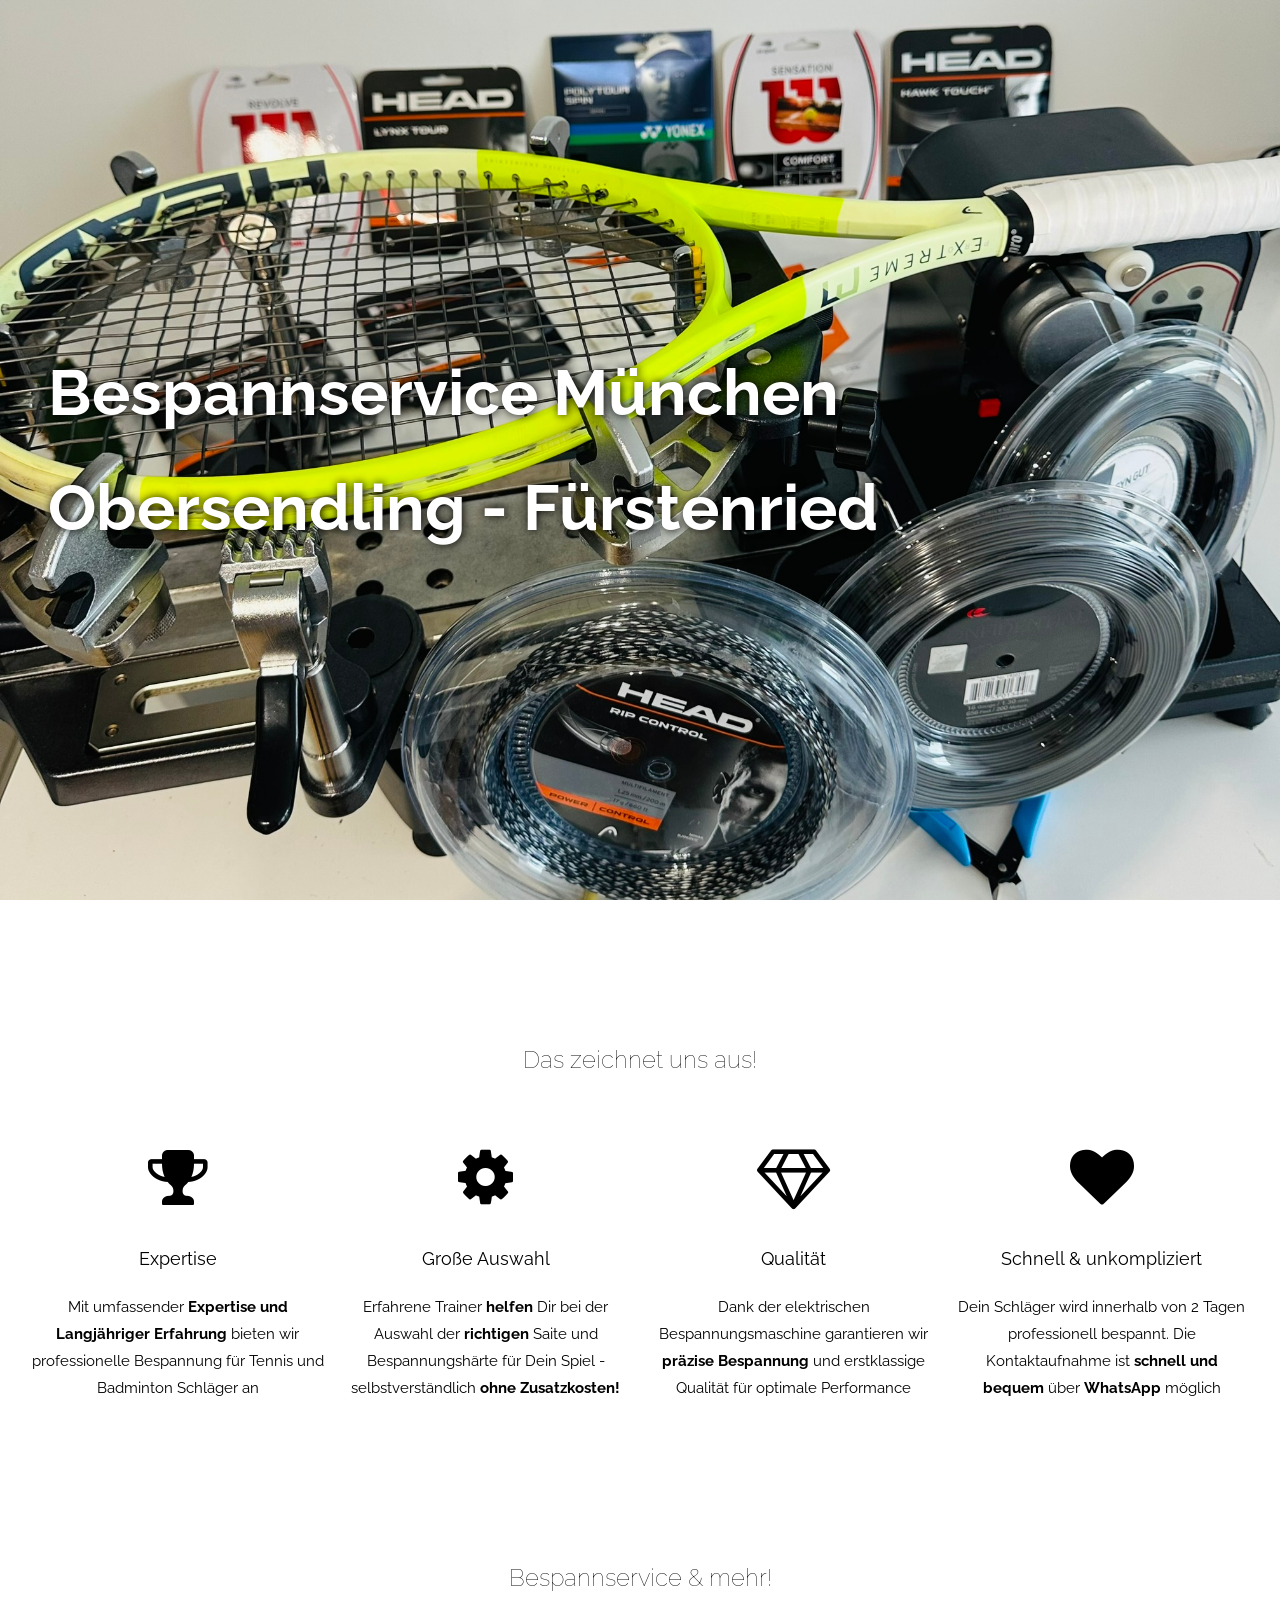
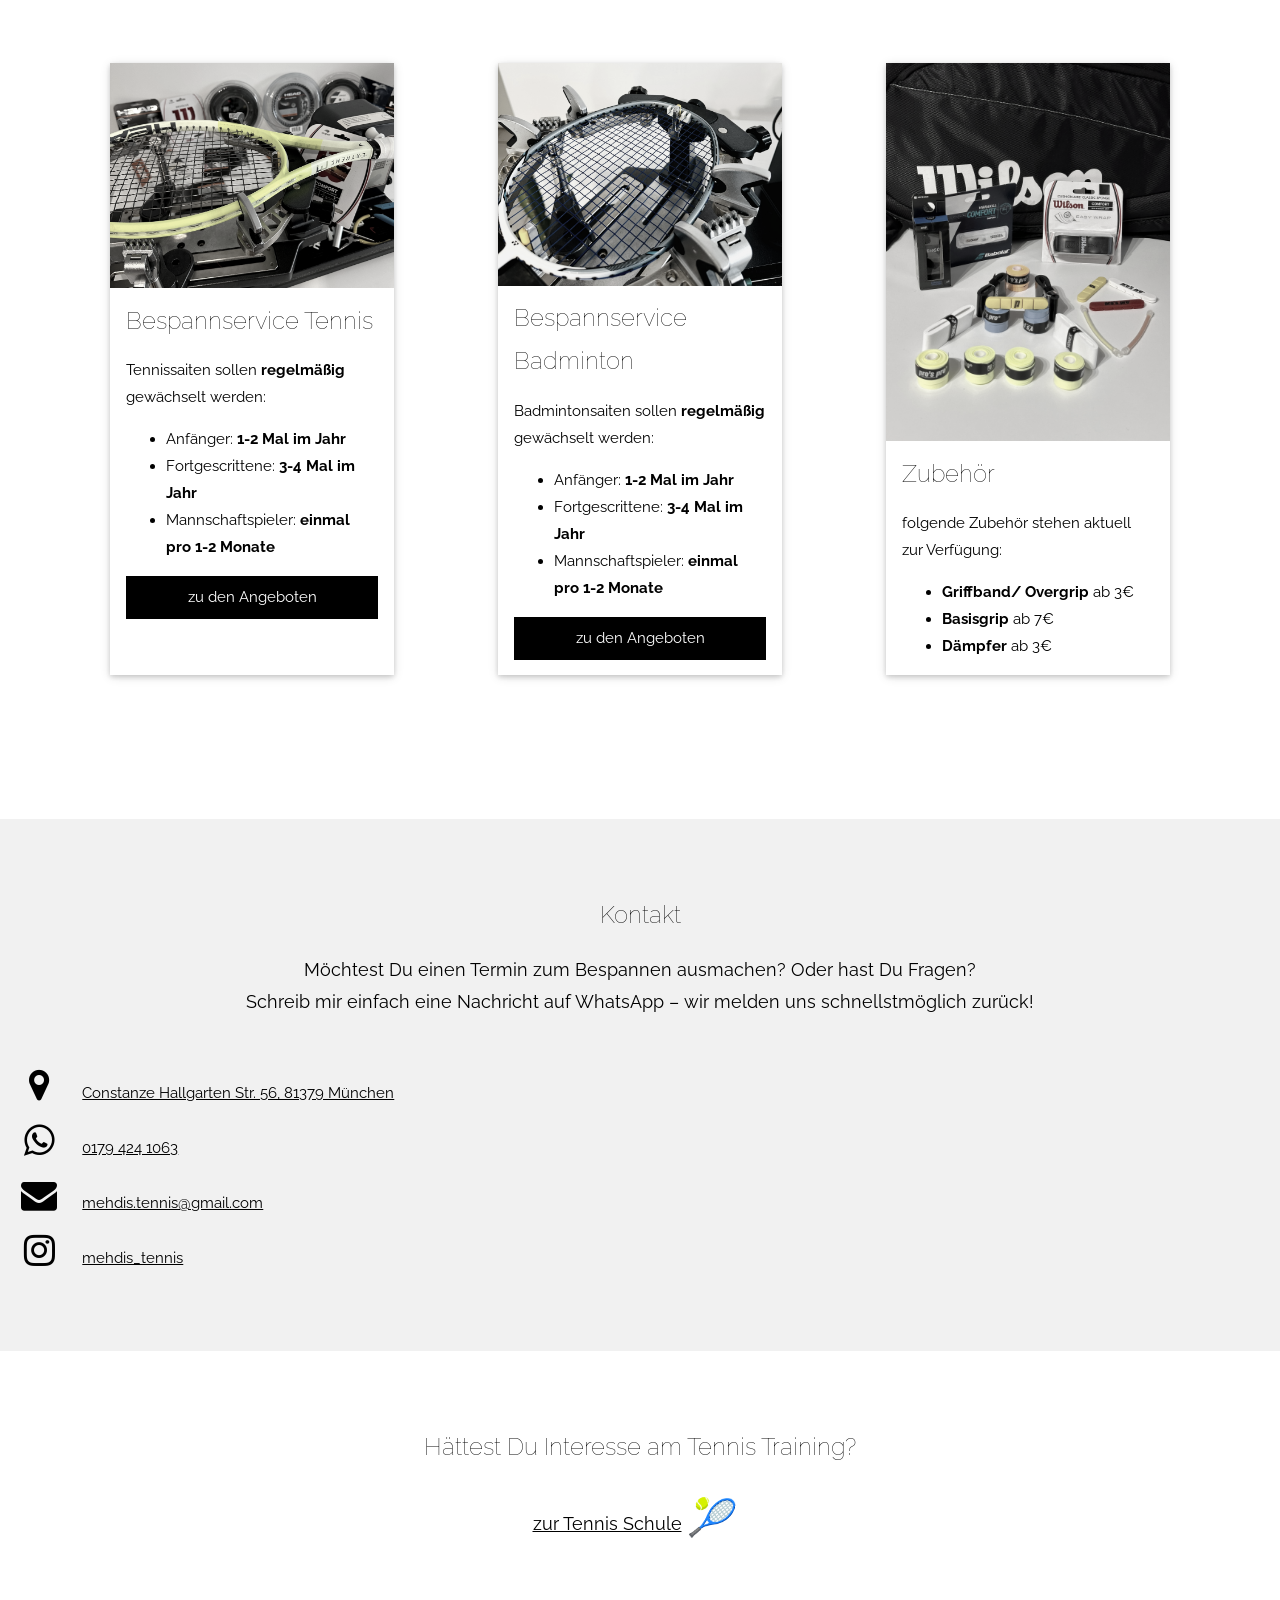
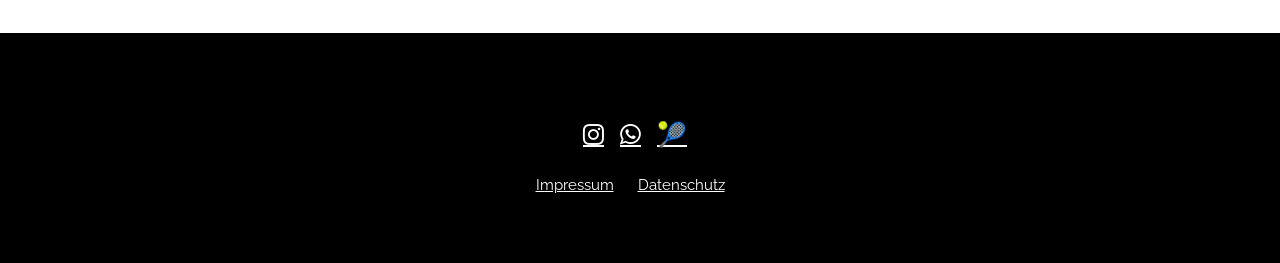
==== commit 8cacfac7: "tennis page linked in footer as well" ====
--- a/index.html
+++ b/index.html
@@ -273,13 +273,7 @@
               <p>
                 <i class="fa fa-instagram fa-fw w3-xxlarge w3-margin-right"></i> 
                 <a href=https://www.instagram.com/mehdis.tennis/profilecard/?igsh=MWcwcndlMDBweDc4MQ==" target="_blank">mehdis_tennis</a>
-              </p>
-
-              <p>
-                <i style='font-size:24px' class='fa-fw w3-xxlarge w3-margin-right'>&#x1F3BE;</i>
-                <a href=https://mehdis-tennis.webflow.io/" target="_blank">Tennis-Training buchen!</a>
-              </p>
-           
+              </p>          
         </div>
     </div>
 
@@ -304,8 +298,9 @@
     <!-- Footer -->
     <footer class="w3-center w3-black w3-padding-64">
         <div class="w3-xlarge w3-section">
-            <a class="fa fa-instagram w3-hover-opacity" href="https://www.instagram.com/mehdis_tennis/profilecard/?igsh=MWcwcndlMDBweDc4MQ=="></a>
-            <a class="fa fa-whatsapp w3-hover-opacity" href="https://wa.me/+491794241063"></a>
+            <a class="fa fa-instagram w3-hover-opacity" style="margin-right: 10px"href="https://www.instagram.com/mehdis_tennis/profilecard/?igsh=MWcwcndlMDBweDc4MQ=="></a>
+            <a class="fa fa-whatsapp w3-hover-opacity" style="margin-right: 10px" href="https://wa.me/+491794241063"></a>
+            <a href="https://mehdis-tennis.webflow.io/" style="margin-right: 10px"> &#x1F3BE</a>
         </div>
         <a href="Impressum.html" target="_blank"> Impressum</a>
         <a href="datenschutz.html" style="margin: 0 20px" target="_blank"> Datenschutz</a>
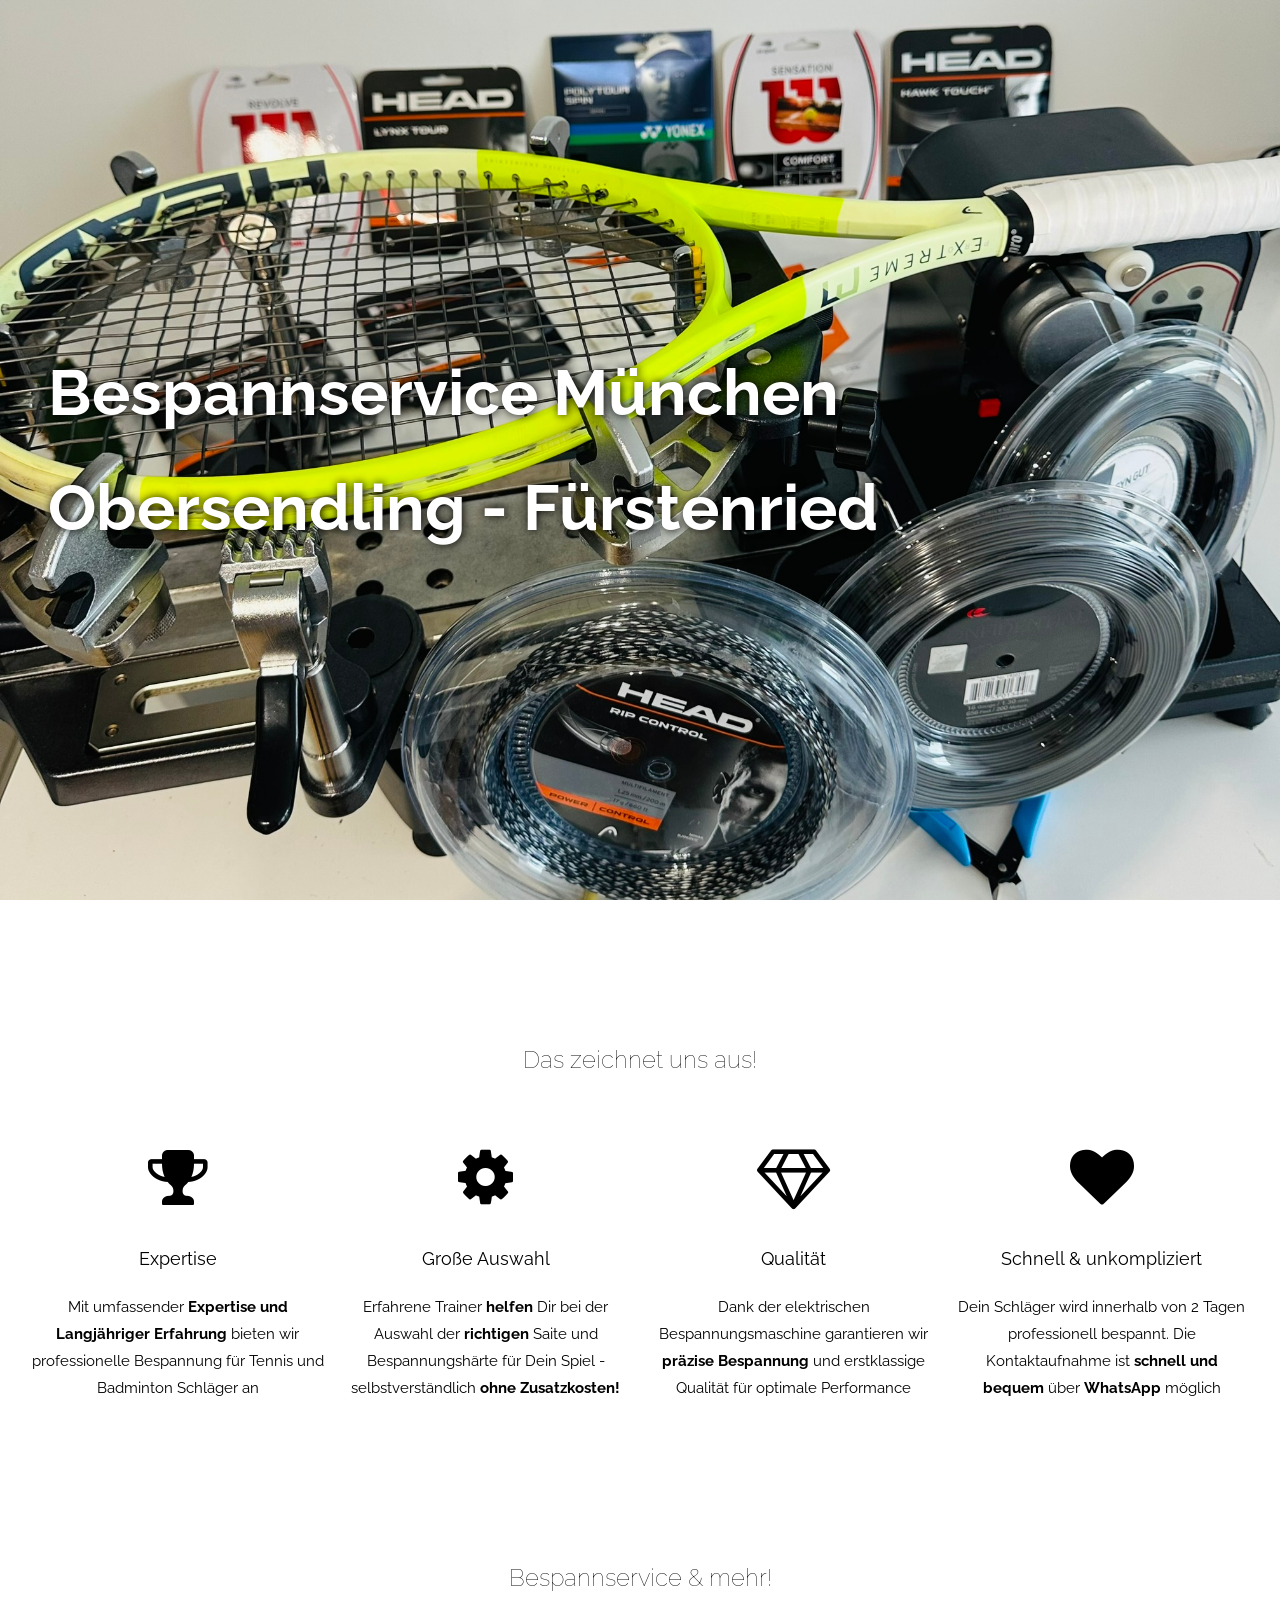
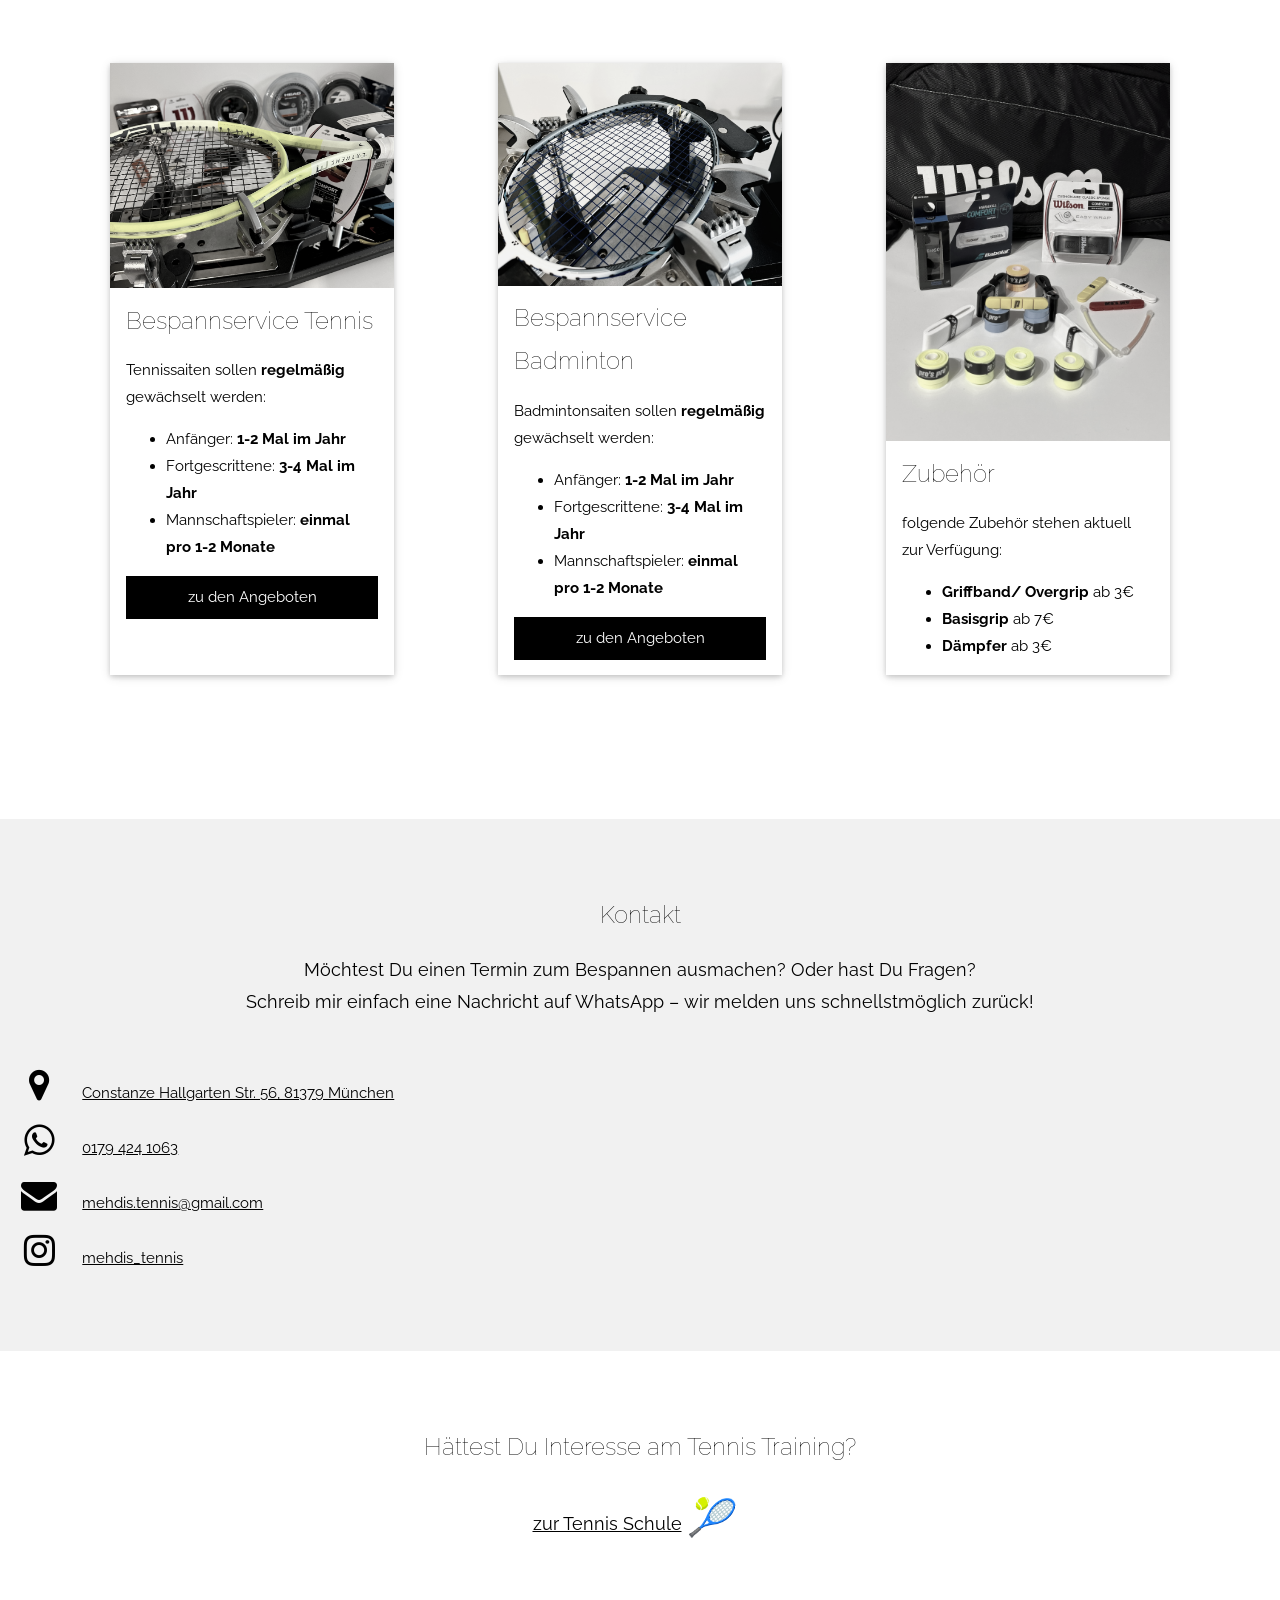
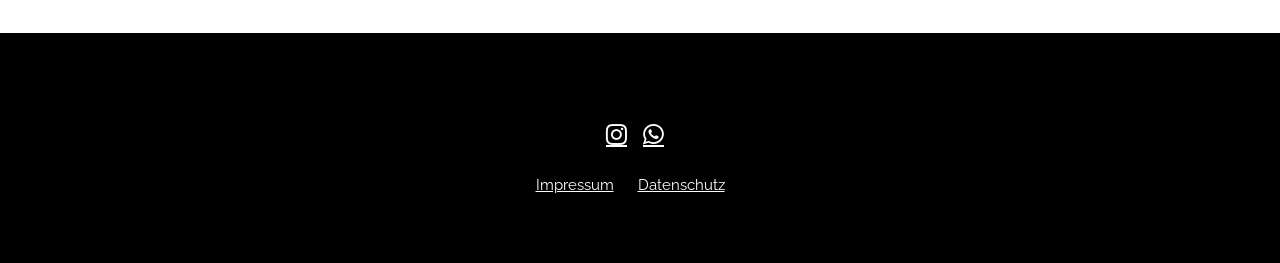
==== commit 7404adfc: "REMOVE tennis page linked from footer" ====
--- a/index.html
+++ b/index.html
@@ -300,7 +300,6 @@
         <div class="w3-xlarge w3-section">
             <a class="fa fa-instagram w3-hover-opacity" style="margin-right: 10px"href="https://www.instagram.com/mehdis_tennis/profilecard/?igsh=MWcwcndlMDBweDc4MQ=="></a>
             <a class="fa fa-whatsapp w3-hover-opacity" style="margin-right: 10px" href="https://wa.me/+491794241063"></a>
-            <a href="https://mehdis-tennis.webflow.io/" style="margin-right: 10px"> &#x1F3BE</a>
         </div>
         <a href="Impressum.html" target="_blank"> Impressum</a>
         <a href="datenschutz.html" style="margin: 0 20px" target="_blank"> Datenschutz</a>
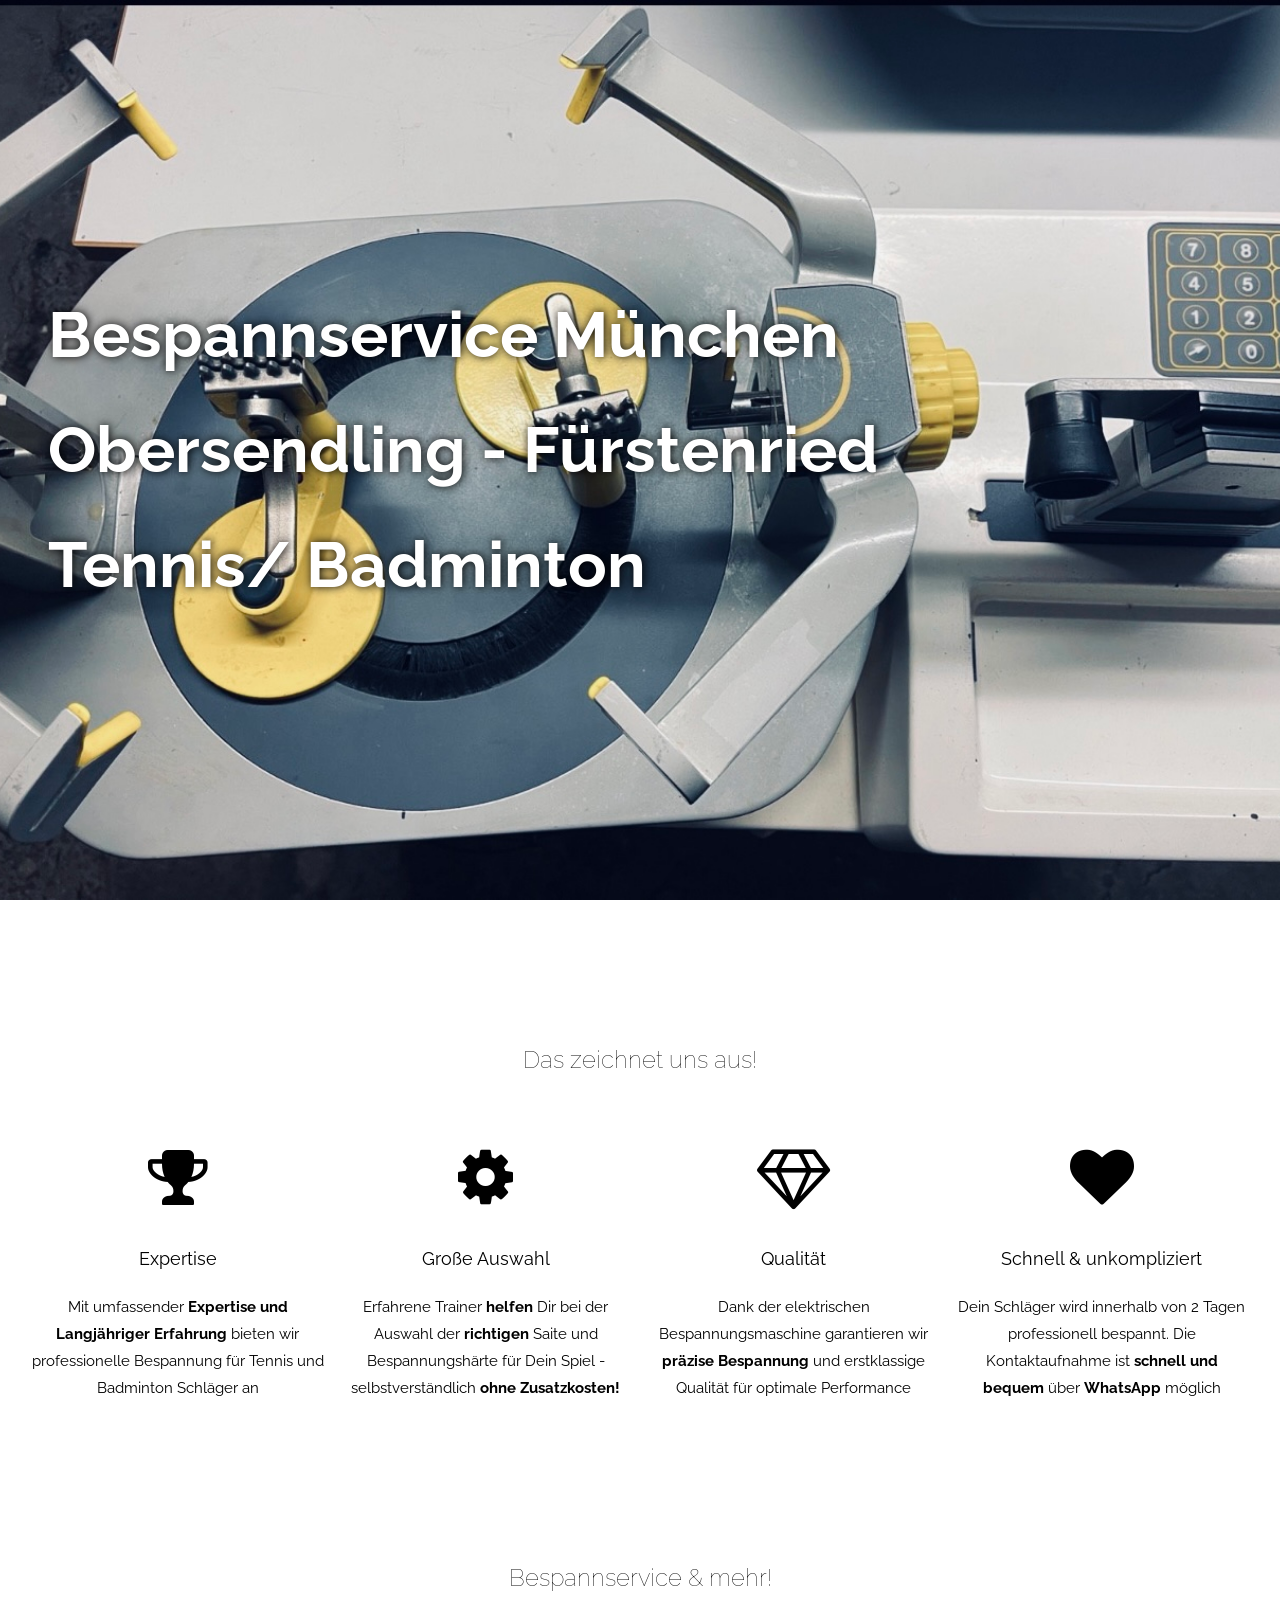
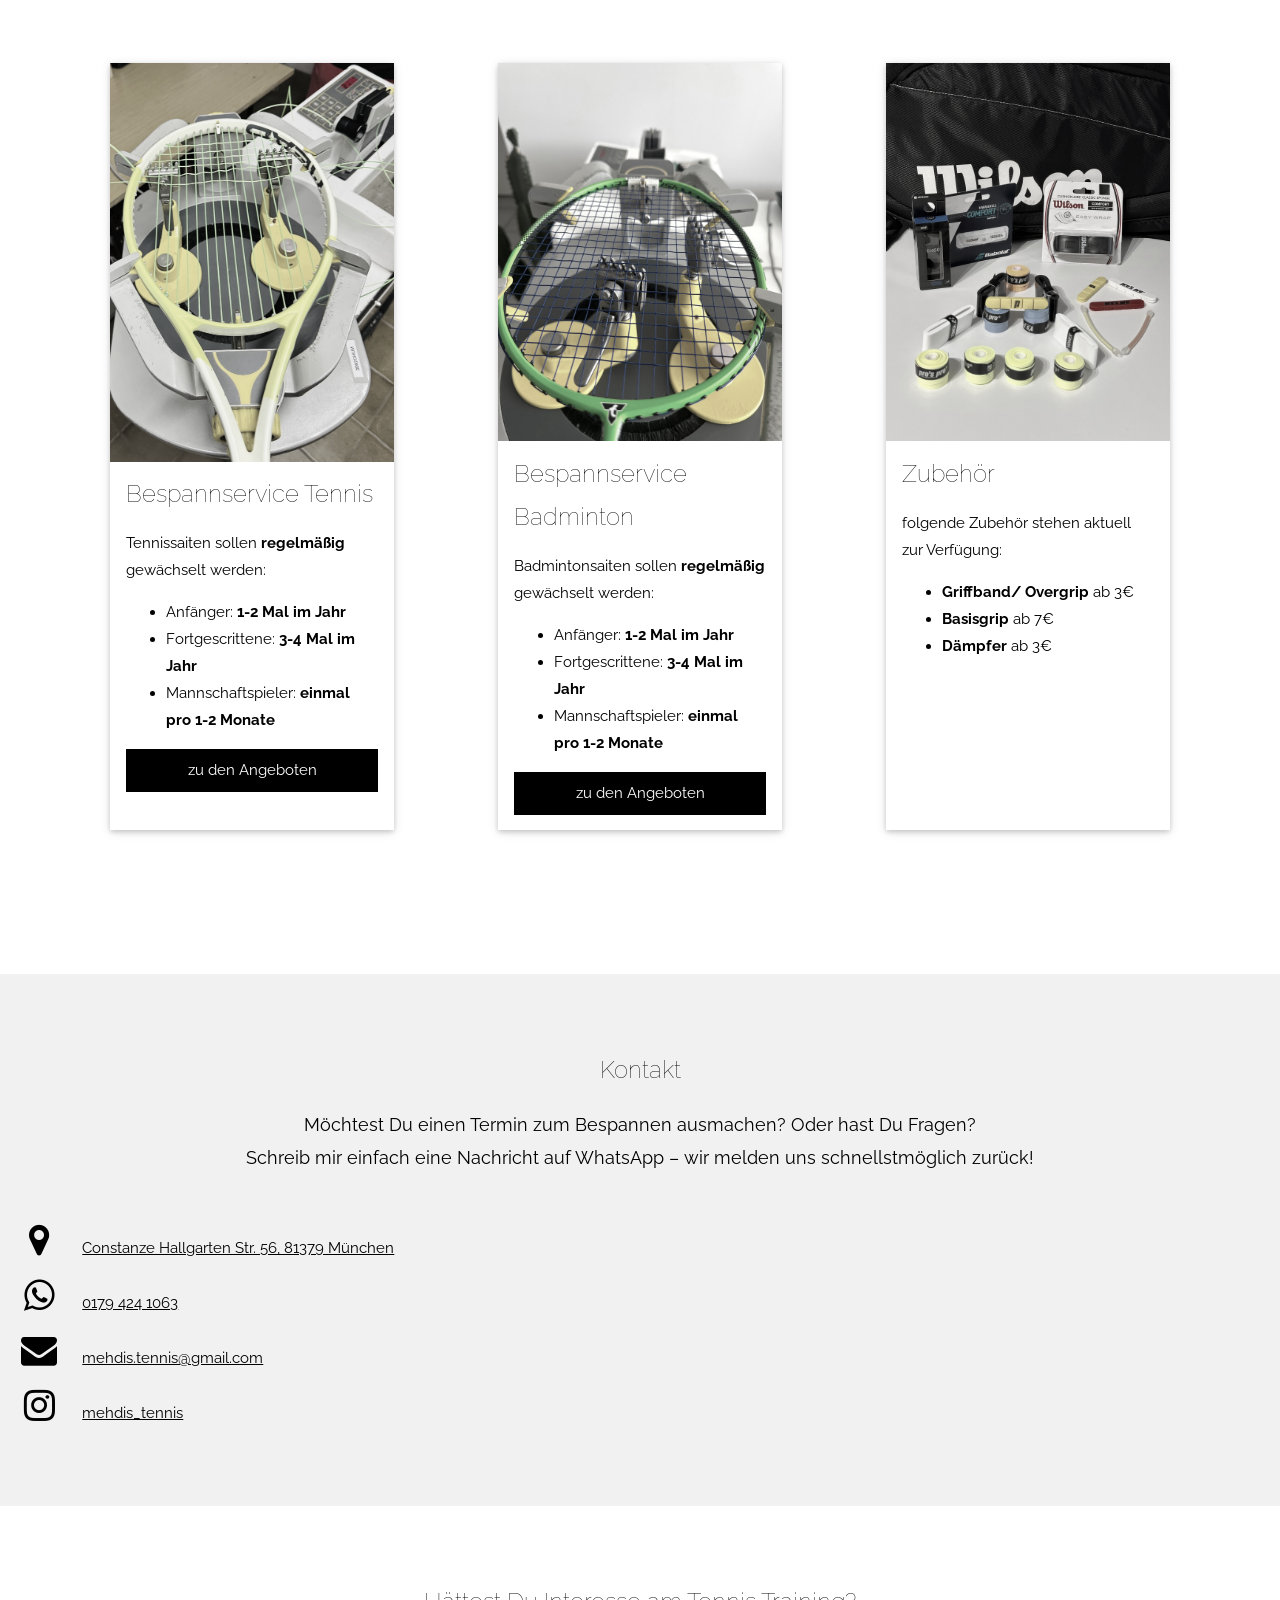
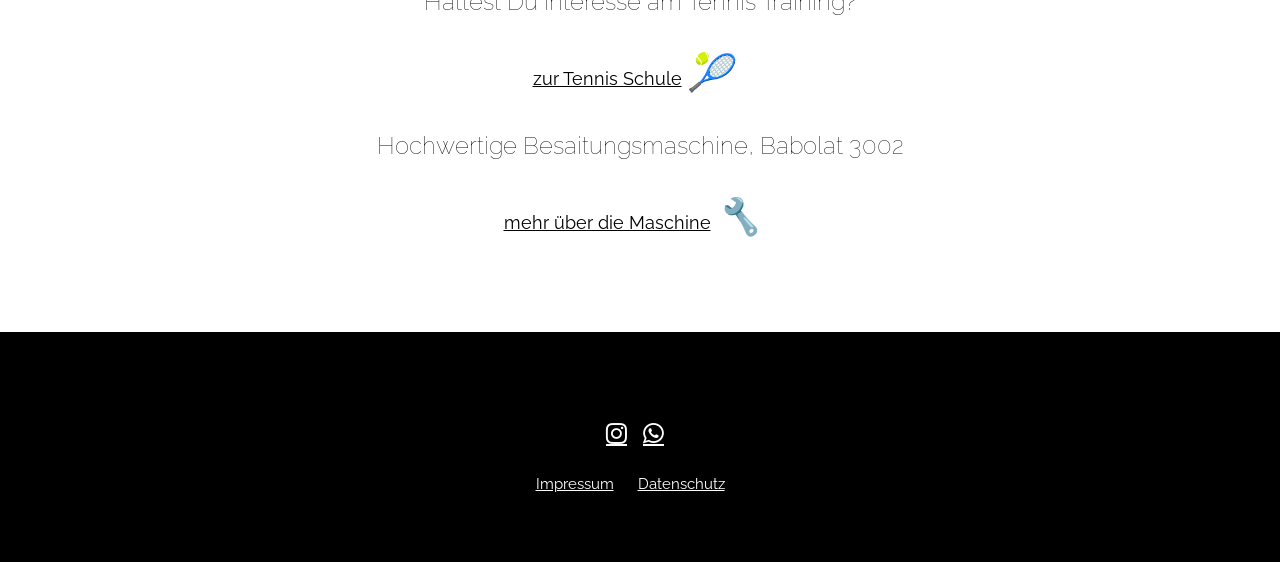
==== commit 1f883669: "new Machine" ====
--- a/index.html
+++ b/index.html
@@ -100,7 +100,7 @@
             const bgElement = document.querySelector(".bgimg-1"); // Get the div
 
             // Array of image URLs
-            const images = ["Assets/Tennis1.JPEG", "Assets/Badminton1.JPEG"];
+            const images = ["Assets/Tennis1.JPEG"];
 
             let currentIndex = 0; // Start with the first image
 
@@ -134,6 +134,7 @@
 
     <div class="w3-display-left w3-text-white" style="padding:48px; text-shadow: 1px 0 10px black;">
         <span class="w3-jumbo w3-hide-small" > <b> Bespannservice München Obersendling - Fürstenried </b></span><br>
+        <span class="w3-jumbo w3-hide-small" > <b> Tennis/ Badminton </b></span><br>
     </div> 
 
     </header>
@@ -272,7 +273,7 @@
 
               <p>
                 <i class="fa fa-instagram fa-fw w3-xxlarge w3-margin-right"></i> 
-                <a href=https://www.instagram.com/mehdis.tennis/profilecard/?igsh=MWcwcndlMDBweDc4MQ==" target="_blank">mehdis_tennis</a>
+                <a href="https://www.instagram.com/mehdis_tennis/profilecard/?igsh=MWcwcndlMDBweDc4MQ==" target="_blank">mehdis_tennis</a>
               </p>          
         </div>
     </div>
@@ -283,10 +284,16 @@
    <div class="w3-container w3-center w3-large" style="padding:64px 16px" id="about">
     <h3 class="w3-center">Hättest Du Interesse am Tennis Training? </h3>
 
-
             <p>
                 <a href=https://mehdis-tennis.webflow.io/ target="_blank">zur Tennis Schule</a>
                 <i style='font-size:24px' class='fa-fw w3-xxlarge w3-margin-right'>&#x1F3BE;</i>
+            </p>
+
+    <h3 class="w3-center">Hochwertige Besaitungsmaschine, Babolat 3002 </h3>
+
+            <p>
+                <a href= "Maschine.html" target="_blank">mehr über die Maschine</a>
+                <i style='font-size:24px' class='fa-fw w3-xxlarge w3-margin-right'>&#128295;</i>
             </p>
 
 
@@ -306,4 +313,4 @@
     </footer>
     
     </body>
-</html>+</html>
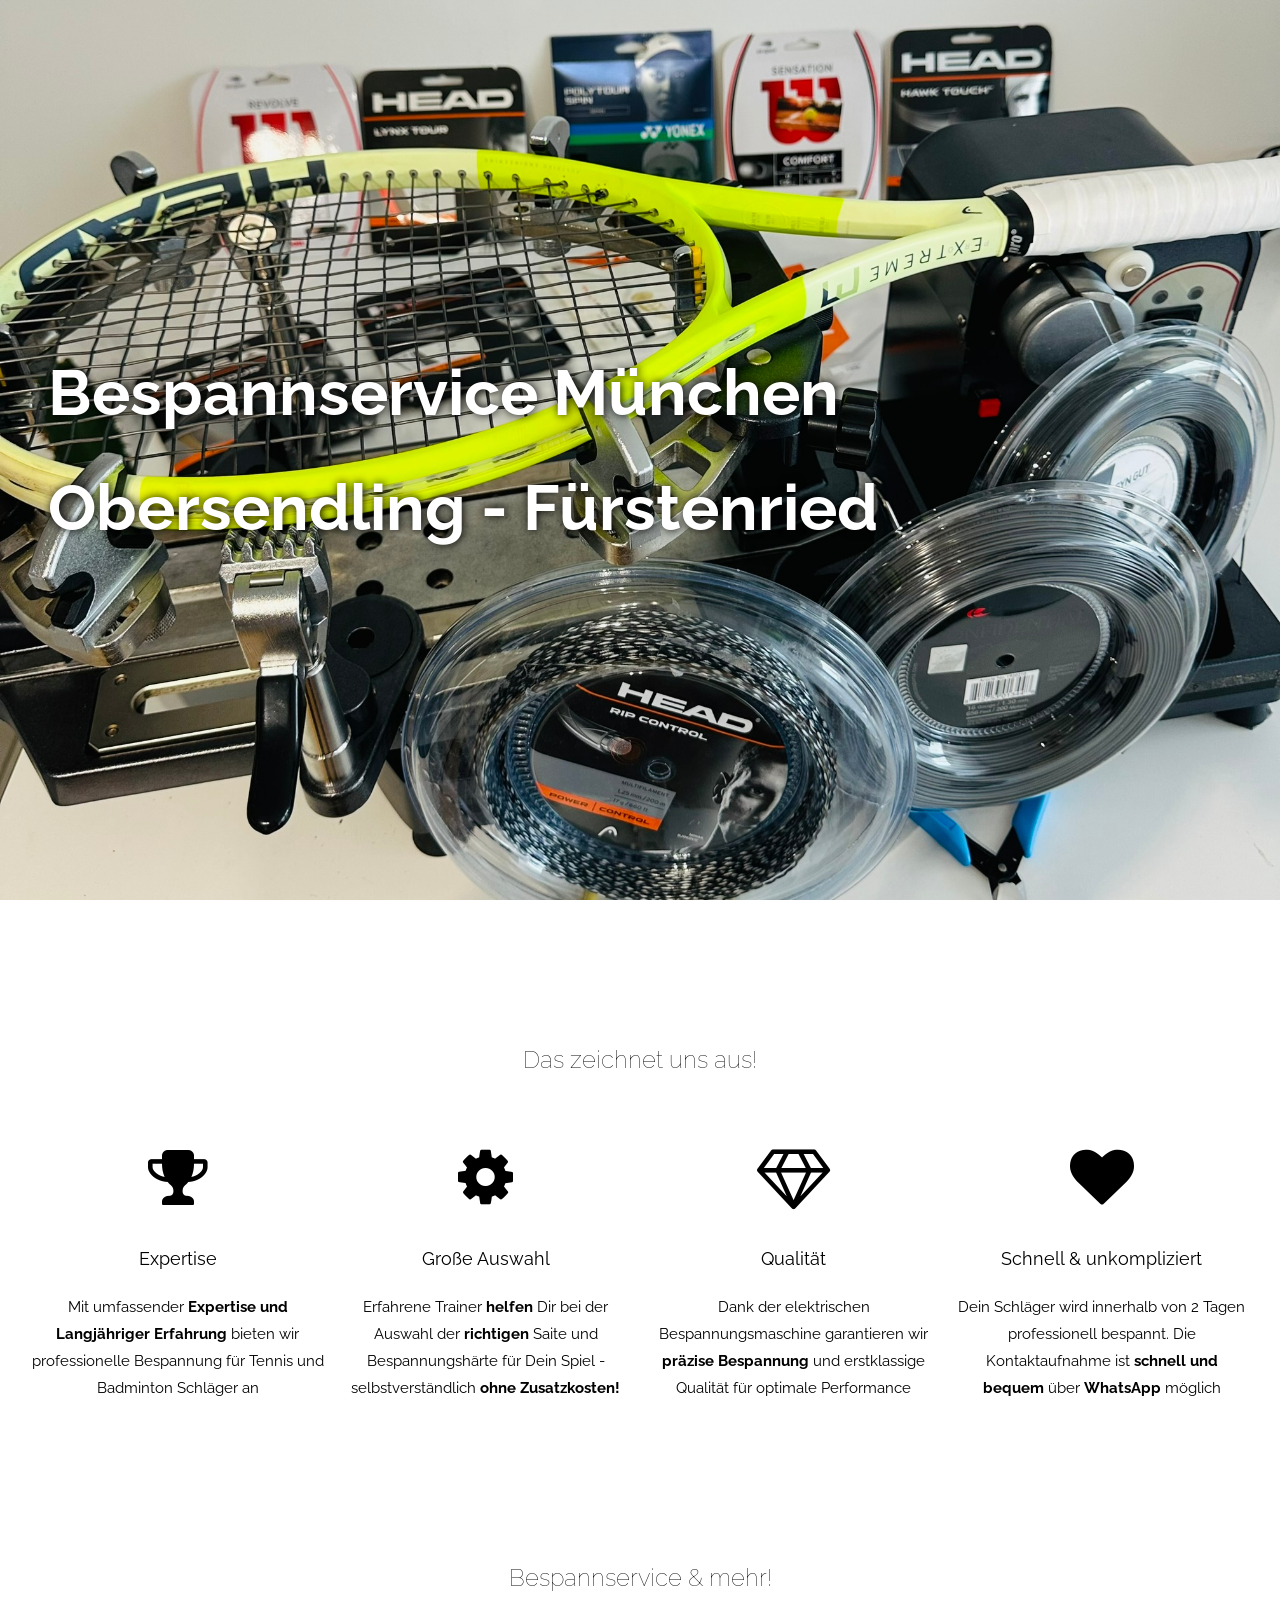
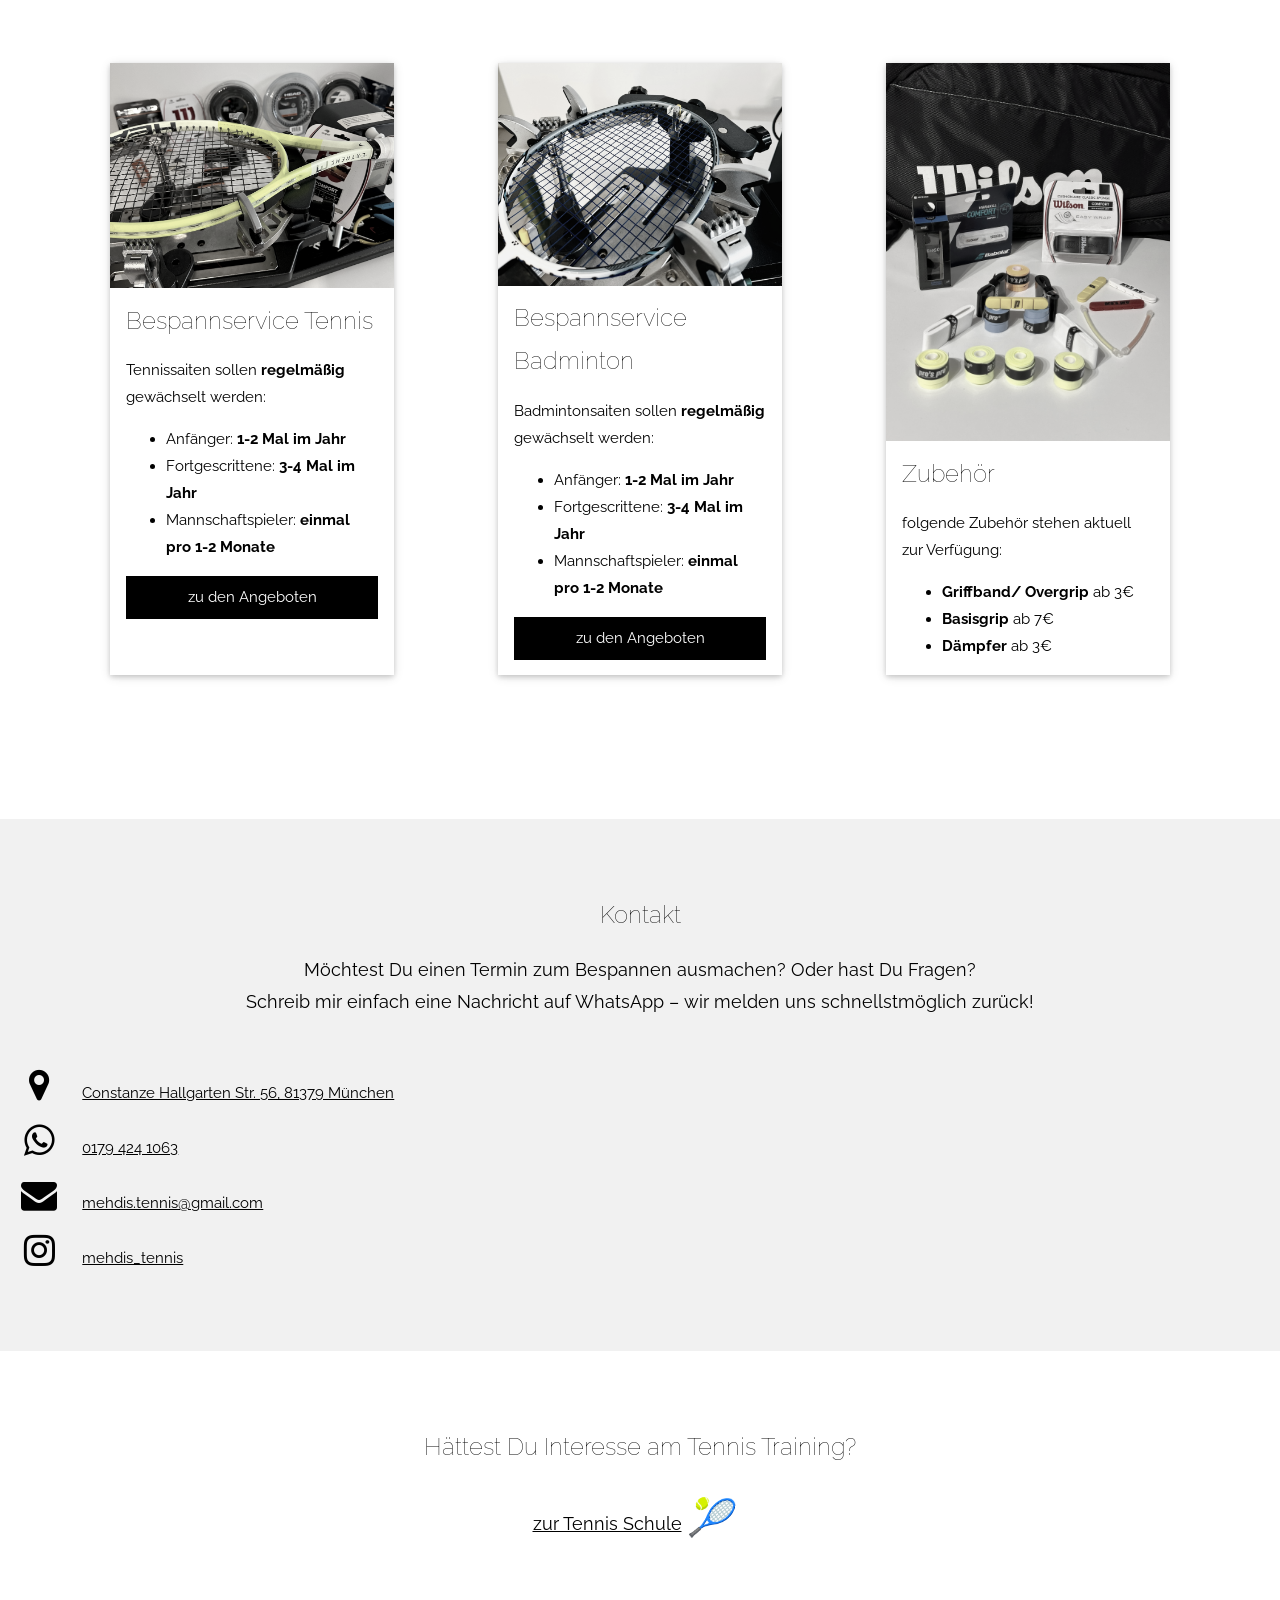
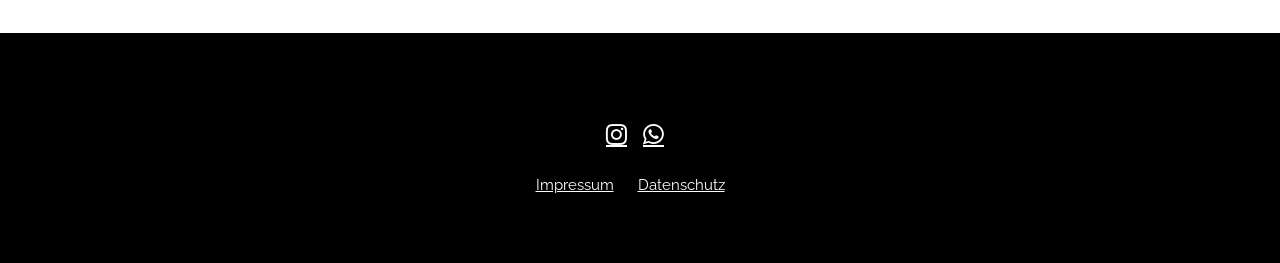
==== commit 59f5a560: "Make main match restore-may12" ====
--- a/index.html
+++ b/index.html
@@ -100,7 +100,7 @@
             const bgElement = document.querySelector(".bgimg-1"); // Get the div
 
             // Array of image URLs
-            const images = ["Assets/Tennis1.JPEG"];
+            const images = ["Assets/Tennis1.JPEG", "Assets/Badminton1.JPEG"];
 
             let currentIndex = 0; // Start with the first image
 
@@ -134,7 +134,6 @@
 
     <div class="w3-display-left w3-text-white" style="padding:48px; text-shadow: 1px 0 10px black;">
         <span class="w3-jumbo w3-hide-small" > <b> Bespannservice München Obersendling - Fürstenried </b></span><br>
-        <span class="w3-jumbo w3-hide-small" > <b> Tennis/ Badminton </b></span><br>
     </div> 
 
     </header>
@@ -284,16 +283,10 @@
    <div class="w3-container w3-center w3-large" style="padding:64px 16px" id="about">
     <h3 class="w3-center">Hättest Du Interesse am Tennis Training? </h3>
 
+
             <p>
                 <a href=https://mehdis-tennis.webflow.io/ target="_blank">zur Tennis Schule</a>
                 <i style='font-size:24px' class='fa-fw w3-xxlarge w3-margin-right'>&#x1F3BE;</i>
-            </p>
-
-    <h3 class="w3-center">Hochwertige Besaitungsmaschine, Babolat 3002 </h3>
-
-            <p>
-                <a href= "Maschine.html" target="_blank">mehr über die Maschine</a>
-                <i style='font-size:24px' class='fa-fw w3-xxlarge w3-margin-right'>&#128295;</i>
             </p>
 
 
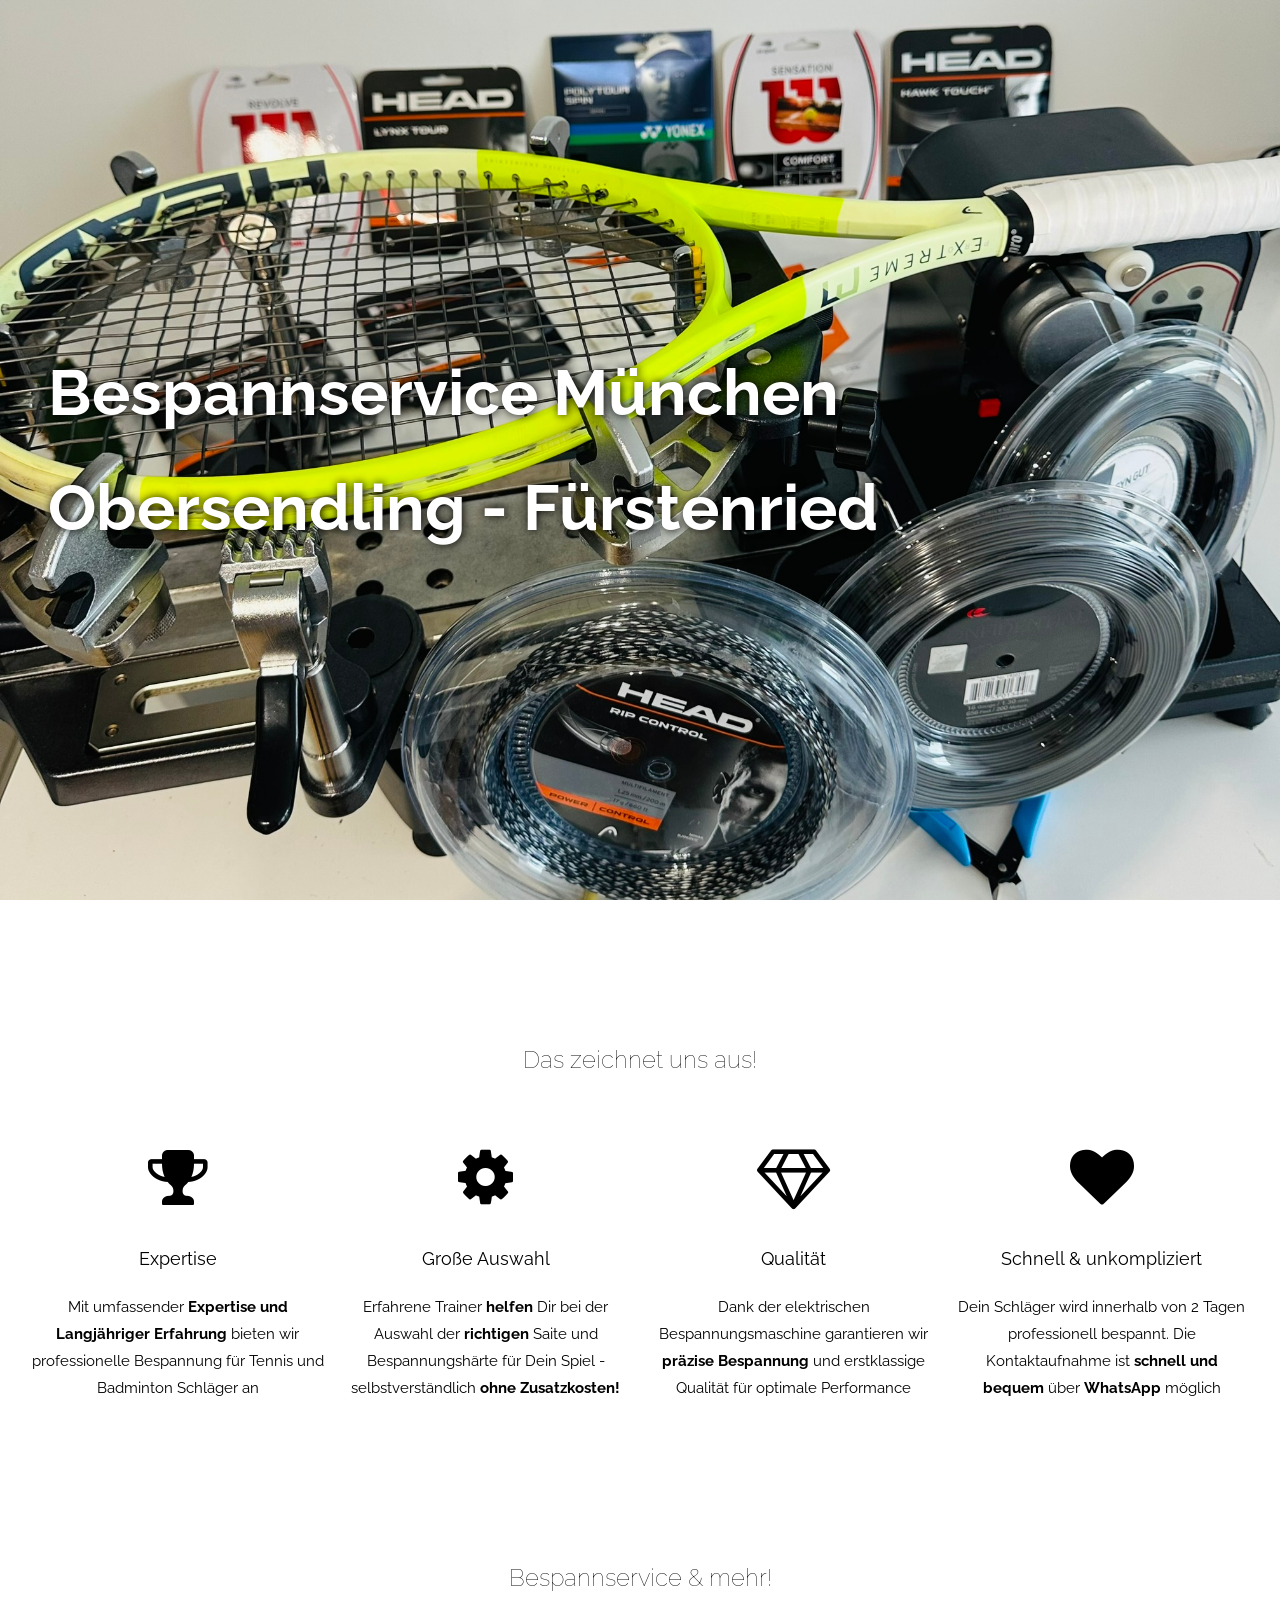
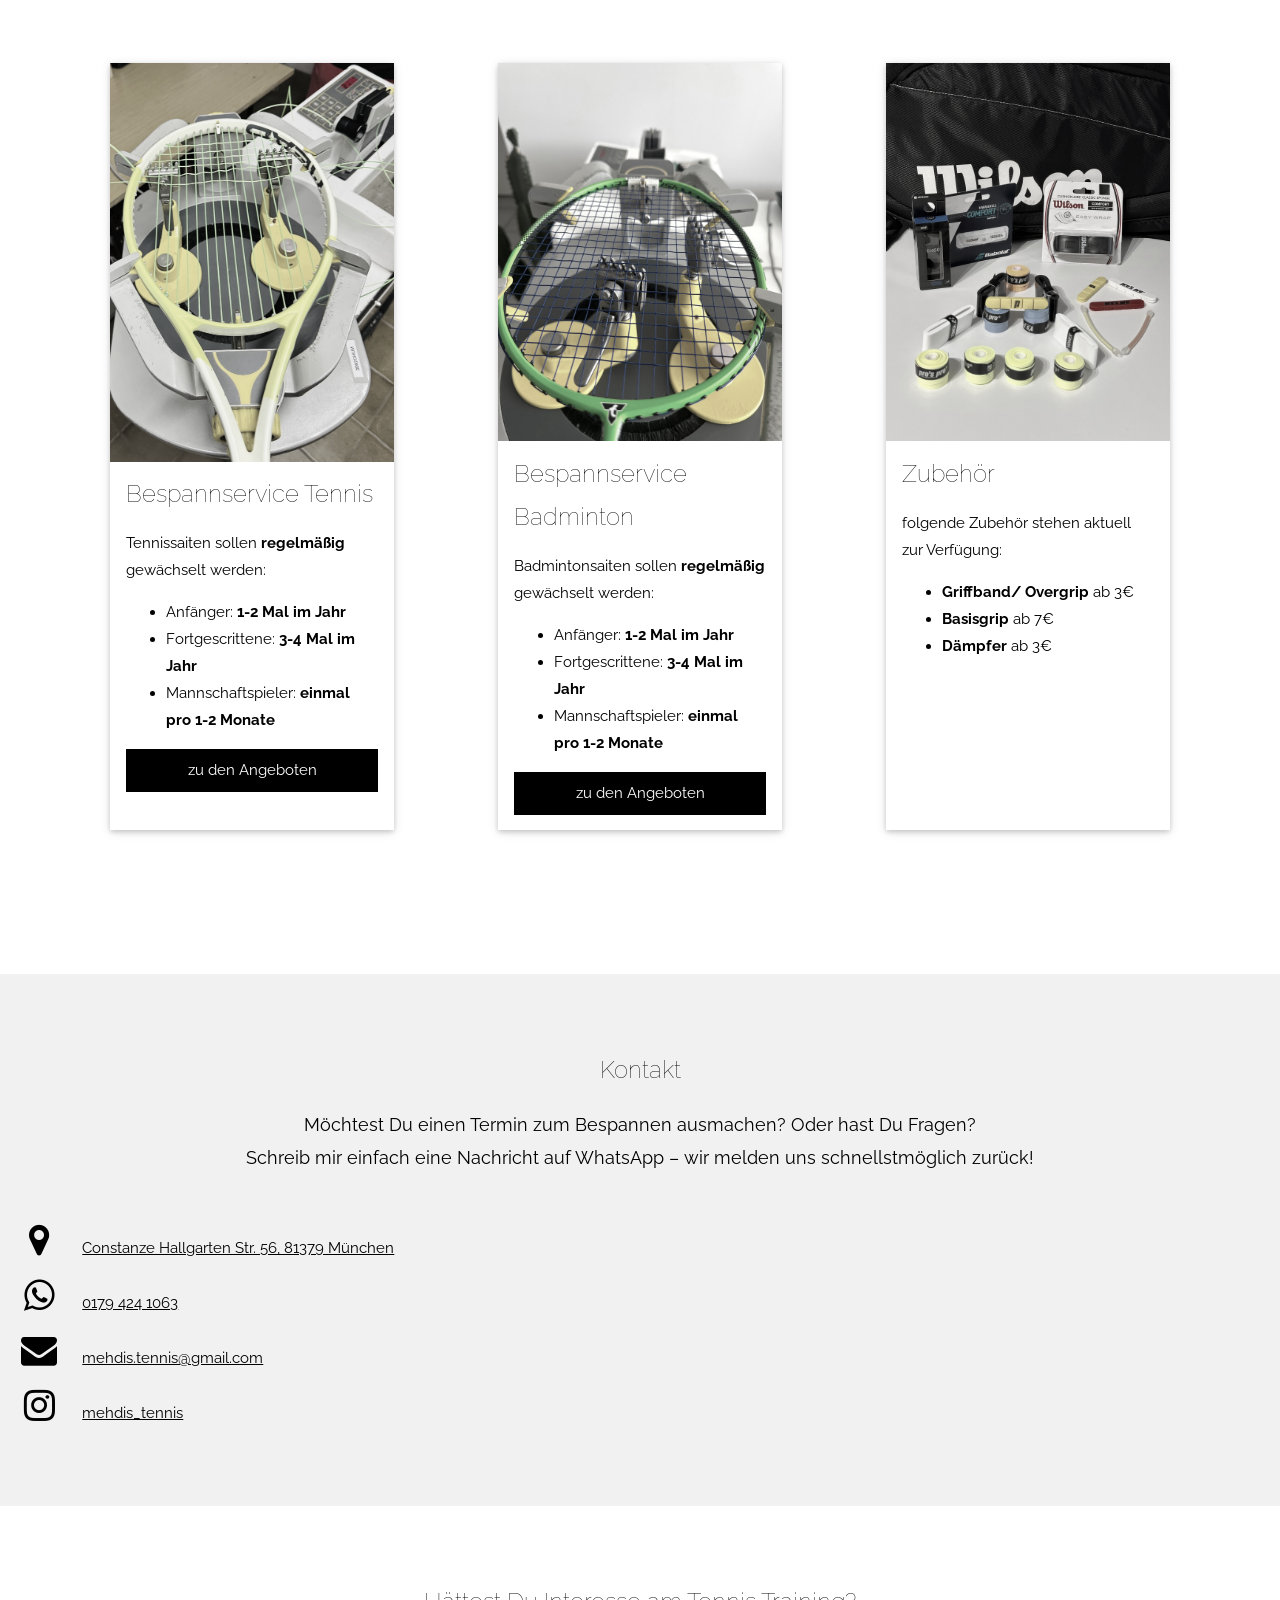
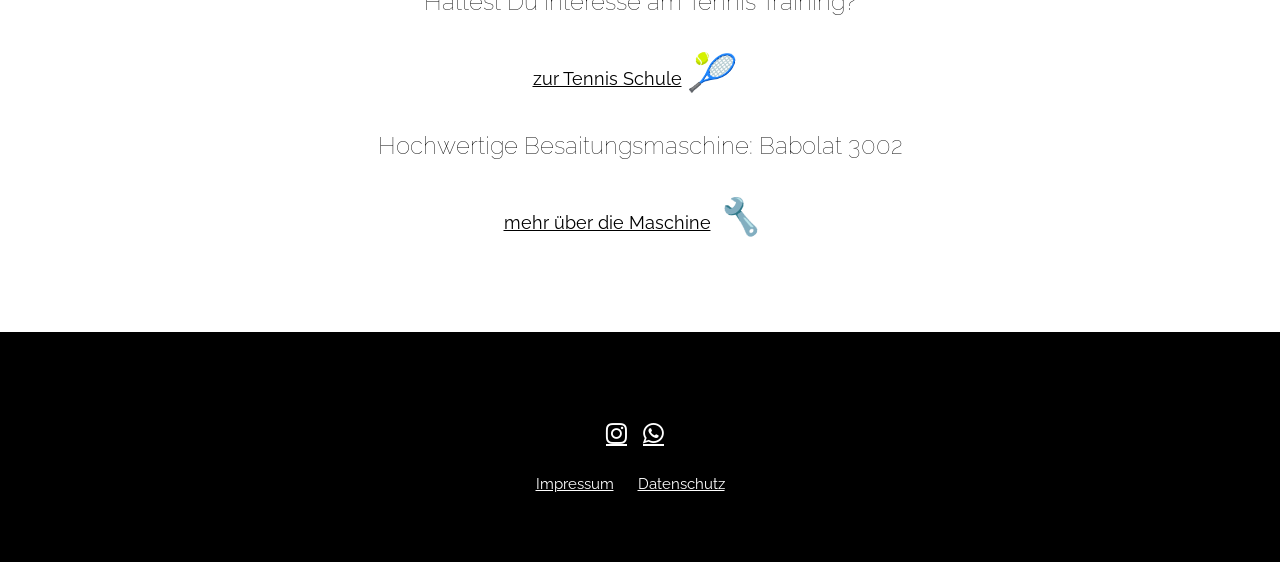
==== commit cee371a9: "newMaschine Babolat" ====
--- a/index.html
+++ b/index.html
@@ -282,13 +282,16 @@
    <!-- About Section -->
    <div class="w3-container w3-center w3-large" style="padding:64px 16px" id="about">
     <h3 class="w3-center">Hättest Du Interesse am Tennis Training? </h3>
-
-
             <p>
                 <a href=https://mehdis-tennis.webflow.io/ target="_blank">zur Tennis Schule</a>
                 <i style='font-size:24px' class='fa-fw w3-xxlarge w3-margin-right'>&#x1F3BE;</i>
             </p>
 
+    <h3 class="w3-center">Hochwertige Besaitungsmaschine: Babolat 3002 </h3>
+            <p>
+                <a href= "Maschine.html" target="_blank">mehr über die Maschine</a>
+                <i style='font-size:24px' class='fa-fw w3-xxlarge w3-margin-right'>&#128295;</i>
+            </p>
 
     </div>
 
